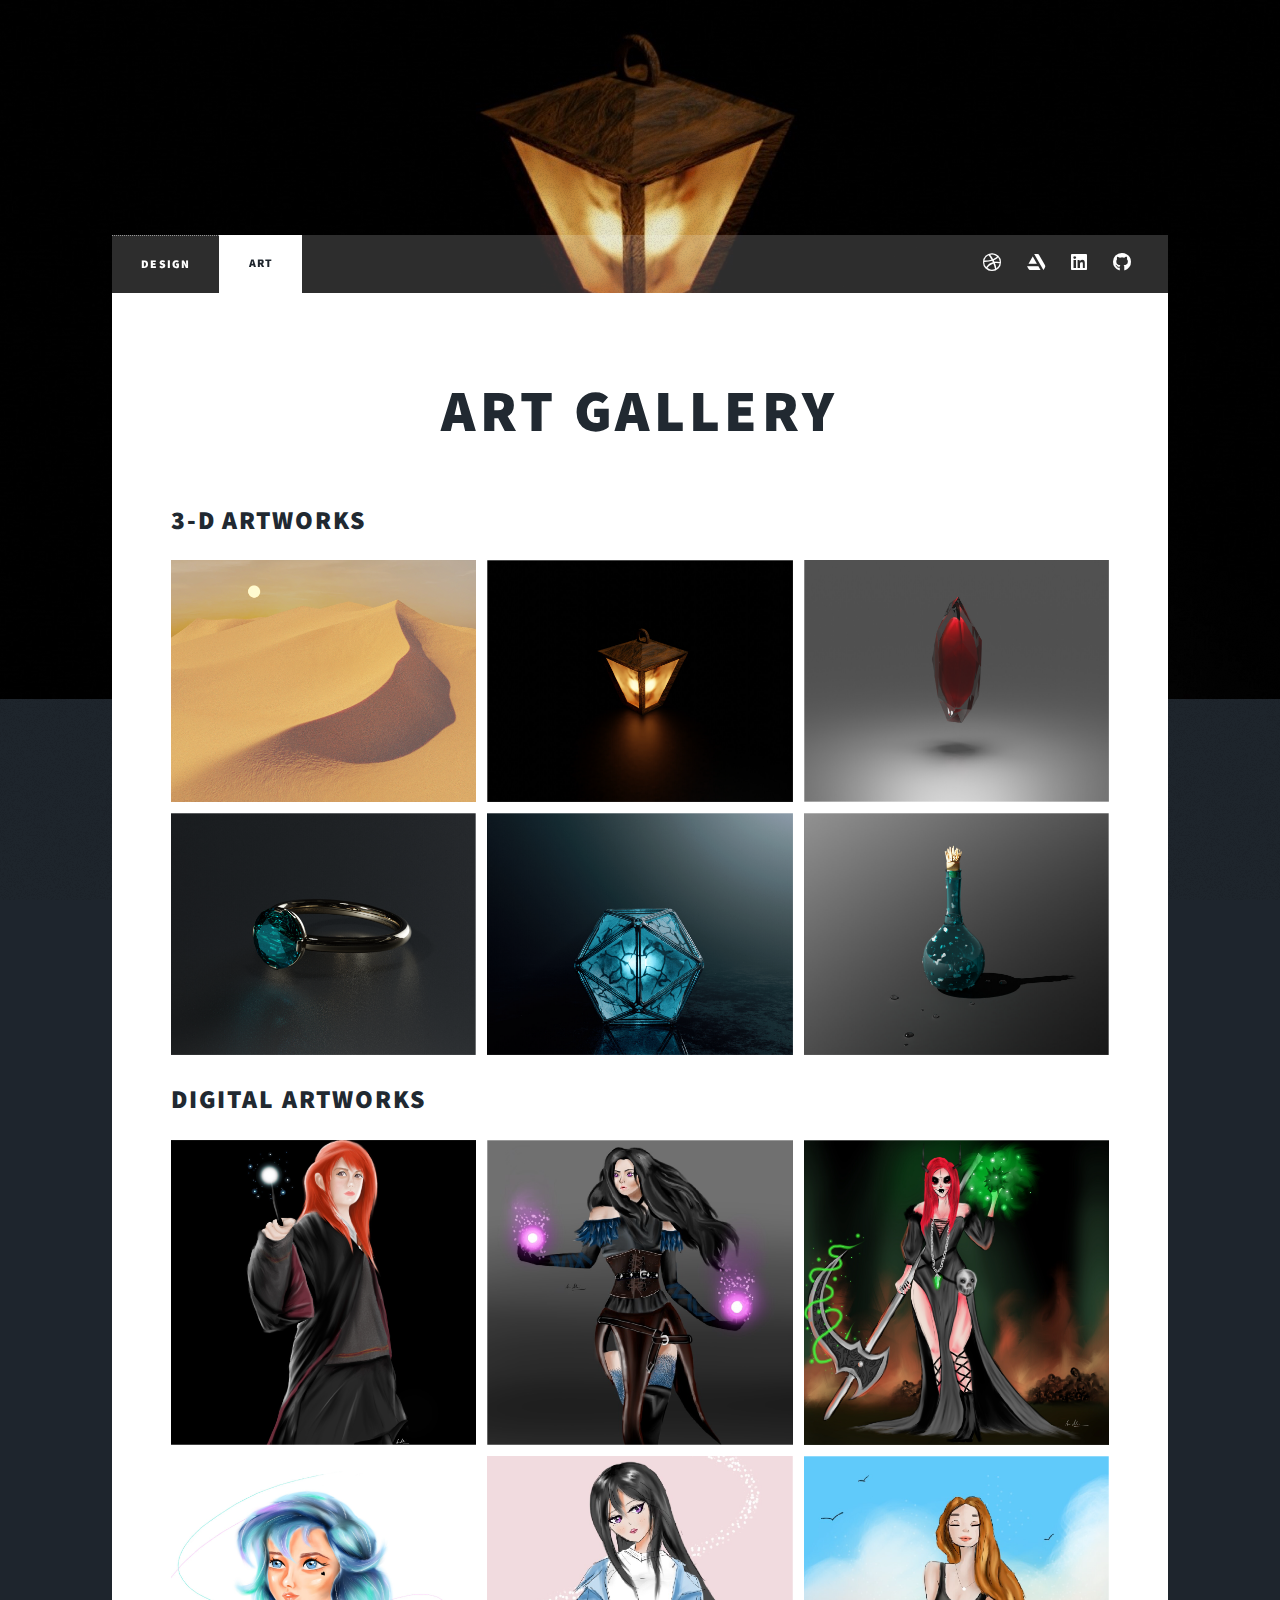
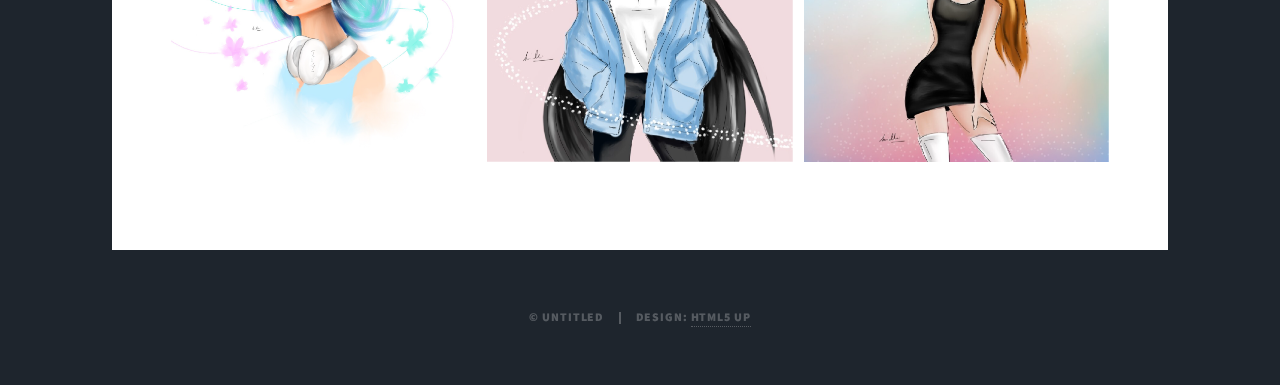
==== elements.html @ 5ae944ab "Add files via upload" ====
<!DOCTYPE HTML>
<!--
	Massively by HTML5 UP
	html5up.net | @ajlkn
	Free for personal and commercial use under the CCA 3.0 license (html5up.net/license)
-->
<html>
	<head>
		<title>My artworks</title>
		<meta charset="utf-8" />
		<meta name="viewport" content="width=device-width, initial-scale=1, user-scalable=no" />
		<link rel="stylesheet" href="assets/css/main.css" />
		<noscript><link rel="stylesheet" href="assets/css/noscript.css" /></noscript>
	</head>
	<body class="is-preload">

		<!-- Wrapper -->
			<div id="wrapper">

				<!-- Header -->
				<header id="header">
					<a </a>
				</header>

				<!-- Nav -->
					<nav id="nav">
						<ul class="links">
							<li><a href="index.html">Design</a></li>
							
							<li class="active"><a href="elements.html">Art</a></li>
						</ul>
						<ul class="icons">
							<li><a href="https://dribbble.com/sunidhikashyap" class="icon brands fa-dribbble"><span class="label">Dribbble</span></a></li>
							<li><a href="https://sunidhi.artstation.com/" class="icon brands fa-artstation"><span class="label">Artstation</span></a></li>
							<li><a href="https://www.linkedin.com/in/sunidhi-kashyap-ba1115171/" class="icon brands fa-linkedin"><span class="label">LinkedIn</span></a></li>
							<li><a href="https://github.com/sunidhi-kashyap" class="icon brands fa-github"><span class="label">GitHub</span></a></li>
						</ul>
					</nav>

				<!-- Main -->
					<div id="main">

						<!-- Post -->
							<section class="post">
								<header class="major">
									<h1>Art Gallery</h1>
								</header>

								<!-- Text stuff -->
									
								<!-- Lists -->
									
								
								<!-- Image -->
									<h2>3-d artworks</h2>

									
									
									<div class="box alt">
										<div class="row gtr-50 gtr-uniform">
											<div class="col-4"><span class="image fit"><img src="images/a.png" alt="" /></span></div>
											<div class="col-4"><span class="image fit"><img src="images/b.png" alt="" /></span></div>
											<div class="col-4"><span class="image fit"><img src="images/c.png" alt="" /></span></div>
											<!-- Break -->
											<div class="col-4"><span class="image fit"><img src="images/d.png" alt="" /></span></div>
											<div class="col-4"><span class="image fit"><img src="images/e.png" alt="" /></span></div>
											<div class="col-4"><span class="image fit"><img src="images/f.png" alt="" /></span></div>
											
										</div>
									</div>




									<h2>Digital Artworks</h2>

									
									
									<div class="box alt">
										<div class="row gtr-50 gtr-uniform">
											<div class="col-4"><span class="image fit"><img src="images/4.png" alt="" /></span></div>
											<div class="col-4"><span class="image fit"><img src="images/5.png" alt="" /></span></div>
											<div class="col-4"><span class="image fit"><img src="images/6.png" alt="" /></span></div>
											<!-- Break -->
											<div class="col-4"><span class="image fit"><img src="images/1.png" alt="" /></span></div>
											<div class="col-4"><span class="image fit"><img src="images/2.png" alt="" /></span></div>
											<div class="col-4"><span class="image fit"><img src="images/3.png" alt="" /></span></div>
											
										</div>
									</div>

									




</code></pre>

							</section>

					</div>

				

				<!-- Copyright -->
					<div id="copyright">
						<ul><li>&copy; Untitled</li><li>Design: <a href="https://html5up.net">HTML5 UP</a></li></ul>
					</div>

			</div>

		<!-- Scripts -->
			<script src="assets/js/jquery.min.js"></script>
			<script src="assets/js/jquery.scrollex.min.js"></script>
			<script src="assets/js/jquery.scrolly.min.js"></script>
			<script src="assets/js/browser.min.js"></script>
			<script src="assets/js/breakpoints.min.js"></script>
			<script src="assets/js/util.js"></script>
			<script src="assets/js/main.js"></script>

	</body>
</html>
---- assets/css/main.css ----
@import url(fontawesome-all.min.css);
@import url("https://fonts.googleapis.com/css?family=Merriweather:300,700,300italic,700italic|Source+Sans+Pro:900");

/*
	Massively by HTML5 UP
	html5up.net | @ajlkn
	Free for personal and commercial use under the CCA 3.0 license (html5up.net/license)
*/

html, body, div, span, applet, object,
iframe, h1, h2, h3, h4, h5, h6, p, blockquote,
pre, a, abbr, acronym, address, big, cite,
code, del, dfn, em, img, ins, kbd, q, s, samp,
small, strike, strong, sub, sup, tt, var, b,
u, i, center, dl, dt, dd, ol, ul, li, fieldset,
form, label, legend, table, caption, tbody,
tfoot, thead, tr, th, td, article, aside,
canvas, details, embed, figure, figcaption,
footer, header, hgroup, menu, nav, output, ruby,
section, summary, time, mark, audio, video {
	margin: 0;
	padding: 0;
	border: 0;
	font-size: 100%;
	font: inherit;
	vertical-align: baseline;}

article, aside, details, figcaption, figure,
footer, header, hgroup, menu, nav, section {
	display: block;}

body {
	line-height: 1;
}

ol, ul {
	list-style: none;
}

blockquote, q {
	quotes: none;
}

	blockquote:before, blockquote:after, q:before, q:after {
		content: '';
		content: none;
	}

table {
	border-collapse: collapse;
	border-spacing: 0;
}

body {
	-webkit-text-size-adjust: none;
}

mark {
	background-color: transparent;
	color: inherit;
}

input::-moz-focus-inner {
	border: 0;
	padding: 0;
}

input, select, textarea {
	-moz-appearance: none;
	-webkit-appearance: none;
	-ms-appearance: none;
	appearance: none;
}

/* Basic */

	@-ms-viewport {
		width: device-width;
	}

	body {
		-ms-overflow-style: scrollbar;
	}

	@media screen and (max-width: 480px) {

		html, body {
			min-width: 320px;
		}

	}

	html {
		box-sizing: border-box;
	}

	*, *:before, *:after {
		box-sizing: inherit;
	}

	body {
		background-color: #1e252d;
	}

		body.is-preload *, body.is-preload *:before, body.is-preload *:after {
			-moz-animation: none !important;
			-webkit-animation: none !important;
			-ms-animation: none !important;
			animation: none !important;
			-moz-transition: none !important;
			-webkit-transition: none !important;
			-ms-transition: none !important;
			transition: none !important;
		}

/* Type */

	html {
		font-size: 16pt;
	}

		@media screen and (max-width: 1680px) {

			html {
				font-size: 12pt;
			}

		}

		@media screen and (max-width: 1280px) {

			html {
				font-size: 11pt;
			}

		}

		@media screen and (max-width: 360px) {

			html {
				font-size: 10pt;
			}

		}

	body {
		color: #212931;
	}

	body, input, select, textarea {
		font-family: "Merriweather", Georgia, serif;
		font-weight: 300;
		font-size: 1rem;
		line-height: 2.375;
	}

	a {
		-moz-transition: color 0.2s ease-in-out, background-color 0.2s ease-in-out, border-color 0.2s ease-in-out, box-shadow 0.2s ease-in-out;
		-webkit-transition: color 0.2s ease-in-out, background-color 0.2s ease-in-out, border-color 0.2s ease-in-out, box-shadow 0.2s ease-in-out;
		-ms-transition: color 0.2s ease-in-out, background-color 0.2s ease-in-out, border-color 0.2s ease-in-out, box-shadow 0.2s ease-in-out;
		transition: color 0.2s ease-in-out, background-color 0.2s ease-in-out, border-color 0.2s ease-in-out, box-shadow 0.2s ease-in-out;
		border-bottom: dotted 1px;
		text-decoration: none;
	}

		a:hover {
			border-bottom-color: transparent;
		}

	strong, b {
		font-weight: 600;
	}

	em, i {
		font-style: italic;
	}

	p {
		text-align: justify;
		margin: 0 0 2rem 0;
	}

	h1, h2, h3, h4, h5, h6 {
		font-family: "Source Sans Pro", Helvetica, sans-serif;
		font-weight: 900;
		line-height: 1.5;
		letter-spacing: 0.075em;
		text-transform: uppercase;
		margin: 0 0 1rem 0;
	}

		h1 a, h2 a, h3 a, h4 a, h5 a, h6 a {
			border-bottom: 0;
			color: inherit;
			text-decoration: none;
		}

	h1 {
		font-size: 4rem;
		line-height: 1.1;
		margin: 0 0 2rem 0;
	}

	h2 {
		font-size: 1.75rem;
		line-height: 1.3;
		margin: 0 0 1.5rem 0;
	}

	h3 {
		font-size: 1.25rem;
		margin: 0 0 1.5rem 0;
	}

	h4 {
		font-size: 1rem;
	}

	h5 {
		font-size: 0.9rem;
	}

	h6 {
		font-size: 0.8rem;
	}

	sub {
		font-size: 0.8rem;
		position: relative;
		top: 0.5rem;
	}

	sup {
		font-size: 0.8rem;
		position: relative;
		top: -0.5rem;
	}

	blockquote {
		border-left: solid 4px;
		font-style: italic;
		margin: 0 0 2rem 0;
		padding: 0.5rem 0 0.5rem 2rem;
	}

	code {
		border: solid 2px;
		font-family: "Courier New", monospace;
		font-size: 0.9rem;
		margin: 0 0.25rem;
		padding: 0.25rem 0.65rem;
	}

	pre {
		-webkit-overflow-scrolling: touch;
		font-family: "Courier New", monospace;
		font-size: 0.9rem;
		margin: 0 0 2rem 0;
	}

		pre code {
			display: block;
			line-height: 1.75;
			padding: 1rem 1.5rem;
			overflow-x: auto;
		}

	hr {
		border: 0;
		border-bottom: solid 2px;
		margin: 3rem 0;
	}

		hr.major {
			margin: 5rem 0;
		}

	.align-left {
		text-align: left;
	}

	.align-center {
		text-align: center;
	}

	.align-right {
		text-align: right;
	}

	input, select, textarea {
		color: #212931;
	}

	a {
		color: #212931;
		border-bottom-color: rgba(33, 41, 49, 0.5);
	}

		a:hover {
			border-bottom-color: transparent;
			color: #18bfef !important;
		}

	strong, b {
		color: #212931;
	}

	h1, h2, h3, h4, h5, h6 {
		color: #212931;
	}

	blockquote {
		border-left-color: #eeeeee;
	}

	code {
		background: rgba(220, 220, 220, 0.25);
		border-color: #eeeeee;
	}

	hr {
		border-bottom-color: #eeeeee;
	}

/* Row */

	.row {
		display: flex;
		flex-wrap: wrap;
		box-sizing: border-box;
		align-items: stretch;
	}

		.row > * {
			box-sizing: border-box;
		}

		.row.gtr-uniform > * > :last-child {
			margin-bottom: 0;
		}

		.row.aln-left {
			justify-content: flex-start;
		}

		.row.aln-center {
			justify-content: center;
		}

		.row.aln-right {
			justify-content: flex-end;
		}

		.row.aln-top {
			align-items: flex-start;
		}

		.row.aln-middle {
			align-items: center;
		}

		.row.aln-bottom {
			align-items: flex-end;
		}

		.row > .imp {
			order: -1;
		}

		.row > .col-1 {
			width: 8.33333%;
		}

		.row > .off-1 {
			margin-left: 8.33333%;
		}

		.row > .col-2 {
			width: 16.66667%;
		}

		.row > .off-2 {
			margin-left: 16.66667%;
		}

		.row > .col-3 {
			width: 25%;
		}

		.row > .off-3 {
			margin-left: 25%;
		}

		.row > .col-4 {
			width: 33.33333%;
		}

		.row > .off-4 {
			margin-left: 33.33333%;
		}

		.row > .col-5 {
			width: 41.66667%;
		}

		.row > .off-5 {
			margin-left: 41.66667%;
		}

		.row > .col-6 {
			width: 50%;
		}

		.row > .off-6 {
			margin-left: 50%;
		}

		.row > .col-7 {
			width: 58.33333%;
		}

		.row > .off-7 {
			margin-left: 58.33333%;
		}

		.row > .col-8 {
			width: 66.66667%;
		}

		.row > .off-8 {
			margin-left: 66.66667%;
		}

		.row > .col-9 {
			width: 75%;
		}

		.row > .off-9 {
			margin-left: 75%;
		}

		.row > .col-10 {
			width: 83.33333%;
		}

		.row > .off-10 {
			margin-left: 83.33333%;
		}

		.row > .col-11 {
			width: 91.66667%;
		}

		.row > .off-11 {
			margin-left: 91.66667%;
		}

		.row > .col-12 {
			width: 100%;
		}

		.row > .off-12 {
			margin-left: 100%;
		}

		.row.gtr-0 {
			margin-top: 0;
			margin-left: 0rem;
		}

			.row.gtr-0 > * {
				padding: 0 0 0 0rem;
			}

			.row.gtr-0.gtr-uniform {
				margin-top: 0rem;
			}

				.row.gtr-0.gtr-uniform > * {
					padding-top: 0rem;
				}

		.row.gtr-25 {
			margin-top: 0;
			margin-left: -0.375rem;
		}

			.row.gtr-25 > * {
				padding: 0 0 0 0.375rem;
			}

			.row.gtr-25.gtr-uniform {
				margin-top: -0.375rem;
			}

				.row.gtr-25.gtr-uniform > * {
					padding-top: 0.375rem;
				}

		.row.gtr-50 {
			margin-top: 0;
			margin-left: -0.75rem;
		}

			.row.gtr-50 > * {
				padding: 0 0 0 0.75rem;
			}

			.row.gtr-50.gtr-uniform {
				margin-top: -0.75rem;
			}

				.row.gtr-50.gtr-uniform > * {
					padding-top: 0.75rem;
				}

		.row {
			margin-top: 0;
			margin-left: -1.5rem;
		}

			.row > * {
				padding: 0 0 0 1.5rem;
			}

			.row.gtr-uniform {
				margin-top: -1.5rem;
			}

				.row.gtr-uniform > * {
					padding-top: 1.5rem;
				}

		.row.gtr-150 {
			margin-top: 0;
			margin-left: -2.25rem;
		}

			.row.gtr-150 > * {
				padding: 0 0 0 2.25rem;
			}

			.row.gtr-150.gtr-uniform {
				margin-top: -2.25rem;
			}

				.row.gtr-150.gtr-uniform > * {
					padding-top: 2.25rem;
				}

		.row.gtr-200 {
			margin-top: 0;
			margin-left: -3rem;
		}

			.row.gtr-200 > * {
				padding: 0 0 0 3rem;
			}

			.row.gtr-200.gtr-uniform {
				margin-top: -3rem;
			}

				.row.gtr-200.gtr-uniform > * {
					padding-top: 3rem;
				}

		@media screen and (max-width: 1680px) {

			.row {
				display: flex;
				flex-wrap: wrap;
				box-sizing: border-box;
				align-items: stretch;
			}

				.row > * {
					box-sizing: border-box;
				}

				.row.gtr-uniform > * > :last-child {
					margin-bottom: 0;
				}

				.row.aln-left {
					justify-content: flex-start;
				}

				.row.aln-center {
					justify-content: center;
				}

				.row.aln-right {
					justify-content: flex-end;
				}

				.row.aln-top {
					align-items: flex-start;
				}

				.row.aln-middle {
					align-items: center;
				}

				.row.aln-bottom {
					align-items: flex-end;
				}

				.row > .imp-xlarge {
					order: -1;
				}

				.row > .col-1-xlarge {
					width: 8.33333%;
				}

				.row > .off-1-xlarge {
					margin-left: 8.33333%;
				}

				.row > .col-2-xlarge {
					width: 16.66667%;
				}

				.row > .off-2-xlarge {
					margin-left: 16.66667%;
				}

				.row > .col-3-xlarge {
					width: 25%;
				}

				.row > .off-3-xlarge {
					margin-left: 25%;
				}

				.row > .col-4-xlarge {
					width: 33.33333%;
				}

				.row > .off-4-xlarge {
					margin-left: 33.33333%;
				}

				.row > .col-5-xlarge {
					width: 41.66667%;
				}

				.row > .off-5-xlarge {
					margin-left: 41.66667%;
				}

				.row > .col-6-xlarge {
					width: 50%;
				}

				.row > .off-6-xlarge {
					margin-left: 50%;
				}

				.row > .col-7-xlarge {
					width: 58.33333%;
				}

				.row > .off-7-xlarge {
					margin-left: 58.33333%;
				}

				.row > .col-8-xlarge {
					width: 66.66667%;
				}

				.row > .off-8-xlarge {
					margin-left: 66.66667%;
				}

				.row > .col-9-xlarge {
					width: 75%;
				}

				.row > .off-9-xlarge {
					margin-left: 75%;
				}

				.row > .col-10-xlarge {
					width: 83.33333%;
				}

				.row > .off-10-xlarge {
					margin-left: 83.33333%;
				}

				.row > .col-11-xlarge {
					width: 91.66667%;
				}

				.row > .off-11-xlarge {
					margin-left: 91.66667%;
				}

				.row > .col-12-xlarge {
					width: 100%;
				}

				.row > .off-12-xlarge {
					margin-left: 100%;
				}

				.row.gtr-0 {
					margin-top: 0;
					margin-left: 0rem;
				}

					.row.gtr-0 > * {
						padding: 0 0 0 0rem;
					}

					.row.gtr-0.gtr-uniform {
						margin-top: 0rem;
					}

						.row.gtr-0.gtr-uniform > * {
							padding-top: 0rem;
						}

				.row.gtr-25 {
					margin-top: 0;
					margin-left: -0.375rem;
				}

					.row.gtr-25 > * {
						padding: 0 0 0 0.375rem;
					}

					.row.gtr-25.gtr-uniform {
						margin-top: -0.375rem;
					}

						.row.gtr-25.gtr-uniform > * {
							padding-top: 0.375rem;
						}

				.row.gtr-50 {
					margin-top: 0;
					margin-left: -0.75rem;
				}

					.row.gtr-50 > * {
						padding: 0 0 0 0.75rem;
					}

					.row.gtr-50.gtr-uniform {
						margin-top: -0.75rem;
					}

						.row.gtr-50.gtr-uniform > * {
							padding-top: 0.75rem;
						}

				.row {
					margin-top: 0;
					margin-left: -1.5rem;
				}

					.row > * {
						padding: 0 0 0 1.5rem;
					}

					.row.gtr-uniform {
						margin-top: -1.5rem;
					}

						.row.gtr-uniform > * {
							padding-top: 1.5rem;
						}

				.row.gtr-150 {
					margin-top: 0;
					margin-left: -2.25rem;
				}

					.row.gtr-150 > * {
						padding: 0 0 0 2.25rem;
					}

					.row.gtr-150.gtr-uniform {
						margin-top: -2.25rem;
					}

						.row.gtr-150.gtr-uniform > * {
							padding-top: 2.25rem;
						}

				.row.gtr-200 {
					margin-top: 0;
					margin-left: -3rem;
				}

					.row.gtr-200 > * {
						padding: 0 0 0 3rem;
					}

					.row.gtr-200.gtr-uniform {
						margin-top: -3rem;
					}

						.row.gtr-200.gtr-uniform > * {
							padding-top: 3rem;
						}

		}

		@media screen and (max-width: 1280px) {

			.row {
				display: flex;
				flex-wrap: wrap;
				box-sizing: border-box;
				align-items: stretch;
			}

				.row > * {
					box-sizing: border-box;
				}

				.row.gtr-uniform > * > :last-child {
					margin-bottom: 0;
				}

				.row.aln-left {
					justify-content: flex-start;
				}

				.row.aln-center {
					justify-content: center;
				}

				.row.aln-right {
					justify-content: flex-end;
				}

				.row.aln-top {
					align-items: flex-start;
				}

				.row.aln-middle {
					align-items: center;
				}

				.row.aln-bottom {
					align-items: flex-end;
				}

				.row > .imp-large {
					order: -1;
				}

				.row > .col-1-large {
					width: 8.33333%;
				}

				.row > .off-1-large {
					margin-left: 8.33333%;
				}

				.row > .col-2-large {
					width: 16.66667%;
				}

				.row > .off-2-large {
					margin-left: 16.66667%;
				}

				.row > .col-3-large {
					width: 25%;
				}

				.row > .off-3-large {
					margin-left: 25%;
				}

				.row > .col-4-large {
					width: 33.33333%;
				}

				.row > .off-4-large {
					margin-left: 33.33333%;
				}

				.row > .col-5-large {
					width: 41.66667%;
				}

				.row > .off-5-large {
					margin-left: 41.66667%;
				}

				.row > .col-6-large {
					width: 50%;
				}

				.row > .off-6-large {
					margin-left: 50%;
				}

				.row > .col-7-large {
					width: 58.33333%;
				}

				.row > .off-7-large {
					margin-left: 58.33333%;
				}

				.row > .col-8-large {
					width: 66.66667%;
				}

				.row > .off-8-large {
					margin-left: 66.66667%;
				}

				.row > .col-9-large {
					width: 75%;
				}

				.row > .off-9-large {
					margin-left: 75%;
				}

				.row > .col-10-large {
					width: 83.33333%;
				}

				.row > .off-10-large {
					margin-left: 83.33333%;
				}

				.row > .col-11-large {
					width: 91.66667%;
				}

				.row > .off-11-large {
					margin-left: 91.66667%;
				}

				.row > .col-12-large {
					width: 100%;
				}

				.row > .off-12-large {
					margin-left: 100%;
				}

				.row.gtr-0 {
					margin-top: 0;
					margin-left: 0rem;
				}

					.row.gtr-0 > * {
						padding: 0 0 0 0rem;
					}

					.row.gtr-0.gtr-uniform {
						margin-top: 0rem;
					}

						.row.gtr-0.gtr-uniform > * {
							padding-top: 0rem;
						}

				.row.gtr-25 {
					margin-top: 0;
					margin-left: -0.375rem;
				}

					.row.gtr-25 > * {
						padding: 0 0 0 0.375rem;
					}

					.row.gtr-25.gtr-uniform {
						margin-top: -0.375rem;
					}

						.row.gtr-25.gtr-uniform > * {
							padding-top: 0.375rem;
						}

				.row.gtr-50 {
					margin-top: 0;
					margin-left: -0.75rem;
				}

					.row.gtr-50 > * {
						padding: 0 0 0 0.75rem;
					}

					.row.gtr-50.gtr-uniform {
						margin-top: -0.75rem;
					}

						.row.gtr-50.gtr-uniform > * {
							padding-top: 0.75rem;
						}

				.row {
					margin-top: 0;
					margin-left: -1.5rem;
				}

					.row > * {
						padding: 0 0 0 1.5rem;
					}

					.row.gtr-uniform {
						margin-top: -1.5rem;
					}

						.row.gtr-uniform > * {
							padding-top: 1.5rem;
						}

				.row.gtr-150 {
					margin-top: 0;
					margin-left: -2.25rem;
				}

					.row.gtr-150 > * {
						padding: 0 0 0 2.25rem;
					}

					.row.gtr-150.gtr-uniform {
						margin-top: -2.25rem;
					}

						.row.gtr-150.gtr-uniform > * {
							padding-top: 2.25rem;
						}

				.row.gtr-200 {
					margin-top: 0;
					margin-left: -3rem;
				}

					.row.gtr-200 > * {
						padding: 0 0 0 3rem;
					}

					.row.gtr-200.gtr-uniform {
						margin-top: -3rem;
					}

						.row.gtr-200.gtr-uniform > * {
							padding-top: 3rem;
						}

		}

		@media screen and (max-width: 980px) {

			.row {
				display: flex;
				flex-wrap: wrap;
				box-sizing: border-box;
				align-items: stretch;
			}

				.row > * {
					box-sizing: border-box;
				}

				.row.gtr-uniform > * > :last-child {
					margin-bottom: 0;
				}

				.row.aln-left {
					justify-content: flex-start;
				}

				.row.aln-center {
					justify-content: center;
				}

				.row.aln-right {
					justify-content: flex-end;
				}

				.row.aln-top {
					align-items: flex-start;
				}

				.row.aln-middle {
					align-items: center;
				}

				.row.aln-bottom {
					align-items: flex-end;
				}

				.row > .imp-medium {
					order: -1;
				}

				.row > .col-1-medium {
					width: 8.33333%;
				}

				.row > .off-1-medium {
					margin-left: 8.33333%;
				}

				.row > .col-2-medium {
					width: 16.66667%;
				}

				.row > .off-2-medium {
					margin-left: 16.66667%;
				}

				.row > .col-3-medium {
					width: 25%;
				}

				.row > .off-3-medium {
					margin-left: 25%;
				}

				.row > .col-4-medium {
					width: 33.33333%;
				}

				.row > .off-4-medium {
					margin-left: 33.33333%;
				}

				.row > .col-5-medium {
					width: 41.66667%;
				}

				.row > .off-5-medium {
					margin-left: 41.66667%;
				}

				.row > .col-6-medium {
					width: 50%;
				}

				.row > .off-6-medium {
					margin-left: 50%;
				}

				.row > .col-7-medium {
					width: 58.33333%;
				}

				.row > .off-7-medium {
					margin-left: 58.33333%;
				}

				.row > .col-8-medium {
					width: 66.66667%;
				}

				.row > .off-8-medium {
					margin-left: 66.66667%;
				}

				.row > .col-9-medium {
					width: 75%;
				}

				.row > .off-9-medium {
					margin-left: 75%;
				}

				.row > .col-10-medium {
					width: 83.33333%;
				}

				.row > .off-10-medium {
					margin-left: 83.33333%;
				}

				.row > .col-11-medium {
					width: 91.66667%;
				}

				.row > .off-11-medium {
					margin-left: 91.66667%;
				}

				.row > .col-12-medium {
					width: 100%;
				}

				.row > .off-12-medium {
					margin-left: 100%;
				}

				.row.gtr-0 {
					margin-top: 0;
					margin-left: 0rem;
				}

					.row.gtr-0 > * {
						padding: 0 0 0 0rem;
					}

					.row.gtr-0.gtr-uniform {
						margin-top: 0rem;
					}

						.row.gtr-0.gtr-uniform > * {
							padding-top: 0rem;
						}

				.row.gtr-25 {
					margin-top: 0;
					margin-left: -0.375rem;
				}

					.row.gtr-25 > * {
						padding: 0 0 0 0.375rem;
					}

					.row.gtr-25.gtr-uniform {
						margin-top: -0.375rem;
					}

						.row.gtr-25.gtr-uniform > * {
							padding-top: 0.375rem;
						}

				.row.gtr-50 {
					margin-top: 0;
					margin-left: -0.75rem;
				}

					.row.gtr-50 > * {
						padding: 0 0 0 0.75rem;
					}

					.row.gtr-50.gtr-uniform {
						margin-top: -0.75rem;
					}

						.row.gtr-50.gtr-uniform > * {
							padding-top: 0.75rem;
						}

				.row {
					margin-top: 0;
					margin-left: -1.5rem;
				}

					.row > * {
						padding: 0 0 0 1.5rem;
					}

					.row.gtr-uniform {
						margin-top: -1.5rem;
					}

						.row.gtr-uniform > * {
							padding-top: 1.5rem;
						}

				.row.gtr-150 {
					margin-top: 0;
					margin-left: -2.25rem;
				}

					.row.gtr-150 > * {
						padding: 0 0 0 2.25rem;
					}

					.row.gtr-150.gtr-uniform {
						margin-top: -2.25rem;
					}

						.row.gtr-150.gtr-uniform > * {
							padding-top: 2.25rem;
						}

				.row.gtr-200 {
					margin-top: 0;
					margin-left: -3rem;
				}

					.row.gtr-200 > * {
						padding: 0 0 0 3rem;
					}

					.row.gtr-200.gtr-uniform {
						margin-top: -3rem;
					}

						.row.gtr-200.gtr-uniform > * {
							padding-top: 3rem;
						}

		}

		@media screen and (max-width: 736px) {

			.row {
				display: flex;
				flex-wrap: wrap;
				box-sizing: border-box;
				align-items: stretch;
			}

				.row > * {
					box-sizing: border-box;
				}

				.row.gtr-uniform > * > :last-child {
					margin-bottom: 0;
				}

				.row.aln-left {
					justify-content: flex-start;
				}

				.row.aln-center {
					justify-content: center;
				}

				.row.aln-right {
					justify-content: flex-end;
				}

				.row.aln-top {
					align-items: flex-start;
				}

				.row.aln-middle {
					align-items: center;
				}

				.row.aln-bottom {
					align-items: flex-end;
				}

				.row > .imp-small {
					order: -1;
				}

				.row > .col-1-small {
					width: 8.33333%;
				}

				.row > .off-1-small {
					margin-left: 8.33333%;
				}

				.row > .col-2-small {
					width: 16.66667%;
				}

				.row > .off-2-small {
					margin-left: 16.66667%;
				}

				.row > .col-3-small {
					width: 25%;
				}

				.row > .off-3-small {
					margin-left: 25%;
				}

				.row > .col-4-small {
					width: 33.33333%;
				}

				.row > .off-4-small {
					margin-left: 33.33333%;
				}

				.row > .col-5-small {
					width: 41.66667%;
				}

				.row > .off-5-small {
					margin-left: 41.66667%;
				}

				.row > .col-6-small {
					width: 50%;
				}

				.row > .off-6-small {
					margin-left: 50%;
				}

				.row > .col-7-small {
					width: 58.33333%;
				}

				.row > .off-7-small {
					margin-left: 58.33333%;
				}

				.row > .col-8-small {
					width: 66.66667%;
				}

				.row > .off-8-small {
					margin-left: 66.66667%;
				}

				.row > .col-9-small {
					width: 75%;
				}

				.row > .off-9-small {
					margin-left: 75%;
				}

				.row > .col-10-small {
					width: 83.33333%;
				}

				.row > .off-10-small {
					margin-left: 83.33333%;
				}

				.row > .col-11-small {
					width: 91.66667%;
				}

				.row > .off-11-small {
					margin-left: 91.66667%;
				}

				.row > .col-12-small {
					width: 100%;
				}

				.row > .off-12-small {
					margin-left: 100%;
				}

				.row.gtr-0 {
					margin-top: 0;
					margin-left: 0rem;
				}

					.row.gtr-0 > * {
						padding: 0 0 0 0rem;
					}

					.row.gtr-0.gtr-uniform {
						margin-top: 0rem;
					}

						.row.gtr-0.gtr-uniform > * {
							padding-top: 0rem;
						}

				.row.gtr-25 {
					margin-top: 0;
					margin-left: -0.375rem;
				}

					.row.gtr-25 > * {
						padding: 0 0 0 0.375rem;
					}

					.row.gtr-25.gtr-uniform {
						margin-top: -0.375rem;
					}

						.row.gtr-25.gtr-uniform > * {
							padding-top: 0.375rem;
						}

				.row.gtr-50 {
					margin-top: 0;
					margin-left: -0.75rem;
				}

					.row.gtr-50 > * {
						padding: 0 0 0 0.75rem;
					}

					.row.gtr-50.gtr-uniform {
						margin-top: -0.75rem;
					}

						.row.gtr-50.gtr-uniform > * {
							padding-top: 0.75rem;
						}

				.row {
					margin-top: 0;
					margin-left: -1.5rem;
				}

					.row > * {
						padding: 0 0 0 1.5rem;
					}

					.row.gtr-uniform {
						margin-top: -1.5rem;
					}

						.row.gtr-uniform > * {
							padding-top: 1.5rem;
						}

				.row.gtr-150 {
					margin-top: 0;
					margin-left: -2.25rem;
				}

					.row.gtr-150 > * {
						padding: 0 0 0 2.25rem;
					}

					.row.gtr-150.gtr-uniform {
						margin-top: -2.25rem;
					}

						.row.gtr-150.gtr-uniform > * {
							padding-top: 2.25rem;
						}

				.row.gtr-200 {
					margin-top: 0;
					margin-left: -3rem;
				}

					.row.gtr-200 > * {
						padding: 0 0 0 3rem;
					}

					.row.gtr-200.gtr-uniform {
						margin-top: -3rem;
					}

						.row.gtr-200.gtr-uniform > * {
							padding-top: 3rem;
						}

		}

		@media screen and (max-width: 480px) {

			.row {
				display: flex;
				flex-wrap: wrap;
				box-sizing: border-box;
				align-items: stretch;
			}

				.row > * {
					box-sizing: border-box;
				}

				.row.gtr-uniform > * > :last-child {
					margin-bottom: 0;
				}

				.row.aln-left {
					justify-content: flex-start;
				}

				.row.aln-center {
					justify-content: center;
				}

				.row.aln-right {
					justify-content: flex-end;
				}

				.row.aln-top {
					align-items: flex-start;
				}

				.row.aln-middle {
					align-items: center;
				}

				.row.aln-bottom {
					align-items: flex-end;
				}

				.row > .imp-xsmall {
					order: -1;
				}

				.row > .col-1-xsmall {
					width: 8.33333%;
				}

				.row > .off-1-xsmall {
					margin-left: 8.33333%;
				}

				.row > .col-2-xsmall {
					width: 16.66667%;
				}

				.row > .off-2-xsmall {
					margin-left: 16.66667%;
				}

				.row > .col-3-xsmall {
					width: 25%;
				}

				.row > .off-3-xsmall {
					margin-left: 25%;
				}

				.row > .col-4-xsmall {
					width: 33.33333%;
				}

				.row > .off-4-xsmall {
					margin-left: 33.33333%;
				}

				.row > .col-5-xsmall {
					width: 41.66667%;
				}

				.row > .off-5-xsmall {
					margin-left: 41.66667%;
				}

				.row > .col-6-xsmall {
					width: 50%;
				}

				.row > .off-6-xsmall {
					margin-left: 50%;
				}

				.row > .col-7-xsmall {
					width: 58.33333%;
				}

				.row > .off-7-xsmall {
					margin-left: 58.33333%;
				}

				.row > .col-8-xsmall {
					width: 66.66667%;
				}

				.row > .off-8-xsmall {
					margin-left: 66.66667%;
				}

				.row > .col-9-xsmall {
					width: 75%;
				}

				.row > .off-9-xsmall {
					margin-left: 75%;
				}

				.row > .col-10-xsmall {
					width: 83.33333%;
				}

				.row > .off-10-xsmall {
					margin-left: 83.33333%;
				}

				.row > .col-11-xsmall {
					width: 91.66667%;
				}

				.row > .off-11-xsmall {
					margin-left: 91.66667%;
				}

				.row > .col-12-xsmall {
					width: 100%;
				}

				.row > .off-12-xsmall {
					margin-left: 100%;
				}

				.row.gtr-0 {
					margin-top: 0;
					margin-left: 0rem;
				}

					.row.gtr-0 > * {
						padding: 0 0 0 0rem;
					}

					.row.gtr-0.gtr-uniform {
						margin-top: 0rem;
					}

						.row.gtr-0.gtr-uniform > * {
							padding-top: 0rem;
						}

				.row.gtr-25 {
					margin-top: 0;
					margin-left: -0.375rem;
				}

					.row.gtr-25 > * {
						padding: 0 0 0 0.375rem;
					}

					.row.gtr-25.gtr-uniform {
						margin-top: -0.375rem;
					}

						.row.gtr-25.gtr-uniform > * {
							padding-top: 0.375rem;
						}

				.row.gtr-50 {
					margin-top: 0;
					margin-left: -0.75rem;
				}

					.row.gtr-50 > * {
						padding: 0 0 0 0.75rem;
					}

					.row.gtr-50.gtr-uniform {
						margin-top: -0.75rem;
					}

						.row.gtr-50.gtr-uniform > * {
							padding-top: 0.75rem;
						}

				.row {
					margin-top: 0;
					margin-left: -1.5rem;
				}

					.row > * {
						padding: 0 0 0 1.5rem;
					}

					.row.gtr-uniform {
						margin-top: -1.5rem;
					}

						.row.gtr-uniform > * {
							padding-top: 1.5rem;
						}

				.row.gtr-150 {
					margin-top: 0;
					margin-left: -2.25rem;
				}

					.row.gtr-150 > * {
						padding: 0 0 0 2.25rem;
					}

					.row.gtr-150.gtr-uniform {
						margin-top: -2.25rem;
					}

						.row.gtr-150.gtr-uniform > * {
							padding-top: 2.25rem;
						}

				.row.gtr-200 {
					margin-top: 0;
					margin-left: -3rem;
				}

					.row.gtr-200 > * {
						padding: 0 0 0 3rem;
					}

					.row.gtr-200.gtr-uniform {
						margin-top: -3rem;
					}

						.row.gtr-200.gtr-uniform > * {
							padding-top: 3rem;
						}

		}

		@media screen and (max-width: 360px) {

			.row {
				display: flex;
				flex-wrap: wrap;
				box-sizing: border-box;
				align-items: stretch;
			}

				.row > * {
					box-sizing: border-box;
				}

				.row.gtr-uniform > * > :last-child {
					margin-bottom: 0;
				}

				.row.aln-left {
					justify-content: flex-start;
				}

				.row.aln-center {
					justify-content: center;
				}

				.row.aln-right {
					justify-content: flex-end;
				}

				.row.aln-top {
					align-items: flex-start;
				}

				.row.aln-middle {
					align-items: center;
				}

				.row.aln-bottom {
					align-items: flex-end;
				}

				.row > .imp-xxsmall {
					order: -1;
				}

				.row > .col-1-xxsmall {
					width: 8.33333%;
				}

				.row > .off-1-xxsmall {
					margin-left: 8.33333%;
				}

				.row > .col-2-xxsmall {
					width: 16.66667%;
				}

				.row > .off-2-xxsmall {
					margin-left: 16.66667%;
				}

				.row > .col-3-xxsmall {
					width: 25%;
				}

				.row > .off-3-xxsmall {
					margin-left: 25%;
				}

				.row > .col-4-xxsmall {
					width: 33.33333%;
				}

				.row > .off-4-xxsmall {
					margin-left: 33.33333%;
				}

				.row > .col-5-xxsmall {
					width: 41.66667%;
				}

				.row > .off-5-xxsmall {
					margin-left: 41.66667%;
				}

				.row > .col-6-xxsmall {
					width: 50%;
				}

				.row > .off-6-xxsmall {
					margin-left: 50%;
				}

				.row > .col-7-xxsmall {
					width: 58.33333%;
				}

				.row > .off-7-xxsmall {
					margin-left: 58.33333%;
				}

				.row > .col-8-xxsmall {
					width: 66.66667%;
				}

				.row > .off-8-xxsmall {
					margin-left: 66.66667%;
				}

				.row > .col-9-xxsmall {
					width: 75%;
				}

				.row > .off-9-xxsmall {
					margin-left: 75%;
				}

				.row > .col-10-xxsmall {
					width: 83.33333%;
				}

				.row > .off-10-xxsmall {
					margin-left: 83.33333%;
				}

				.row > .col-11-xxsmall {
					width: 91.66667%;
				}

				.row > .off-11-xxsmall {
					margin-left: 91.66667%;
				}

				.row > .col-12-xxsmall {
					width: 100%;
				}

				.row > .off-12-xxsmall {
					margin-left: 100%;
				}

				.row.gtr-0 {
					margin-top: 0;
					margin-left: 0rem;
				}

					.row.gtr-0 > * {
						padding: 0 0 0 0rem;
					}

					.row.gtr-0.gtr-uniform {
						margin-top: 0rem;
					}

						.row.gtr-0.gtr-uniform > * {
							padding-top: 0rem;
						}

				.row.gtr-25 {
					margin-top: 0;
					margin-left: -0.375rem;
				}

					.row.gtr-25 > * {
						padding: 0 0 0 0.375rem;
					}

					.row.gtr-25.gtr-uniform {
						margin-top: -0.375rem;
					}

						.row.gtr-25.gtr-uniform > * {
							padding-top: 0.375rem;
						}

				.row.gtr-50 {
					margin-top: 0;
					margin-left: -0.75rem;
				}

					.row.gtr-50 > * {
						padding: 0 0 0 0.75rem;
					}

					.row.gtr-50.gtr-uniform {
						margin-top: -0.75rem;
					}

						.row.gtr-50.gtr-uniform > * {
							padding-top: 0.75rem;
						}

				.row {
					margin-top: 0;
					margin-left: -1.5rem;
				}

					.row > * {
						padding: 0 0 0 1.5rem;
					}

					.row.gtr-uniform {
						margin-top: -1.5rem;
					}

						.row.gtr-uniform > * {
							padding-top: 1.5rem;
						}

				.row.gtr-150 {
					margin-top: 0;
					margin-left: -2.25rem;
				}

					.row.gtr-150 > * {
						padding: 0 0 0 2.25rem;
					}

					.row.gtr-150.gtr-uniform {
						margin-top: -2.25rem;
					}

						.row.gtr-150.gtr-uniform > * {
							padding-top: 2.25rem;
						}

				.row.gtr-200 {
					margin-top: 0;
					margin-left: -3rem;
				}

					.row.gtr-200 > * {
						padding: 0 0 0 3rem;
					}

					.row.gtr-200.gtr-uniform {
						margin-top: -3rem;
					}

						.row.gtr-200.gtr-uniform > * {
							padding-top: 3rem;
						}

		}

/* Box */

	.box {
		border: solid 2px;
		margin-bottom: 2rem;
		padding: 1.5rem;
	}

		.box > :last-child,
		.box > :last-child > :last-child,
		.box > :last-child > :last-child > :last-child {
			margin-bottom: 0;
		}

		.box.alt {
			border: 0;
			border-radius: 0;
			padding: 0;
		}

	.box {
		border-color: #eeeeee;
	}

/* Button */

	input[type="submit"],
	input[type="reset"],
	input[type="button"],
	button,
	.button {
		-moz-appearance: none;
		-webkit-appearance: none;
		-ms-appearance: none;
		appearance: none;
		-moz-transition: background-color 0.2s ease-in-out, box-shadow 0.2s ease-in-out, color 0.2s ease-in-out;
		-webkit-transition: background-color 0.2s ease-in-out, box-shadow 0.2s ease-in-out, color 0.2s ease-in-out;
		-ms-transition: background-color 0.2s ease-in-out, box-shadow 0.2s ease-in-out, color 0.2s ease-in-out;
		transition: background-color 0.2s ease-in-out, box-shadow 0.2s ease-in-out, color 0.2s ease-in-out;
		border: 0;
		border-radius: 0;
		cursor: pointer;
		display: inline-block;
		font-family: "Source Sans Pro", Helvetica, sans-serif;
		font-size: 0.8rem;
		font-weight: 900;
		letter-spacing: 0.075em;
		height: 3rem;
		line-height: 3rem;
		padding: 0 2rem;
		text-align: center;
		text-decoration: none;
		text-transform: uppercase;
		white-space: nowrap;
	}

		input[type="submit"].icon:before,
		input[type="reset"].icon:before,
		input[type="button"].icon:before,
		button.icon:before,
		.button.icon:before {
			margin-right: 0.5rem;
		}

		input[type="submit"].icon.solo,
		input[type="reset"].icon.solo,
		input[type="button"].icon.solo,
		button.icon.solo,
		.button.icon.solo {
			position: relative;
			width: 4rem;
			height: 4rem;
			line-height: 4rem;
			border-radius: 4rem;
			text-indent: 4rem;
			overflow: hidden;
			padding: 0;
			white-space: nowrap;
		}

			input[type="submit"].icon.solo:before,
			input[type="reset"].icon.solo:before,
			input[type="button"].icon.solo:before,
			button.icon.solo:before,
			.button.icon.solo:before {
				position: absolute;
				display: block;
				top: 0;
				left: 0;
				width: inherit;
				height: inherit;
				line-height: inherit;
				font-size: 1.25rem;
				margin-right: 0;
				text-align: center;
				text-indent: 0;
			}

		input[type="submit"].fit,
		input[type="reset"].fit,
		input[type="button"].fit,
		button.fit,
		.button.fit {
			width: 100%;
		}

		input[type="submit"].small,
		input[type="reset"].small,
		input[type="button"].small,
		button.small,
		.button.small {
			font-size: 0.7rem;
			height: 2.5rem;
			line-height: 2.5rem;
			padding: 0 1.5rem;
		}

		input[type="submit"].large,
		input[type="reset"].large,
		input[type="button"].large,
		button.large,
		.button.large {
			font-size: 0.9rem;
			height: 3.5rem;
			line-height: 3.5rem;
			padding: 0 2.75rem;
		}

		@media screen and (max-width: 980px) {

			input[type="submit"],
			input[type="reset"],
			input[type="button"],
			button,
			.button {
				font-size: 0.9rem;
				height: 3.25rem;
				line-height: 3.25rem;
			}

				input[type="submit"].large,
				input[type="reset"].large,
				input[type="button"].large,
				button.large,
				.button.large {
					font-size: 1rem;
					height: 3.75rem;
					line-height: 3.75rem;
				}

		}

		input[type="submit"].disabled, input[type="submit"]:disabled,
		input[type="reset"].disabled,
		input[type="reset"]:disabled,
		input[type="button"].disabled,
		input[type="button"]:disabled,
		button.disabled,
		button:disabled,
		.button.disabled,
		.button:disabled {
			pointer-events: none;
			opacity: 0.25;
		}

	input[type="submit"],
	input[type="reset"],
	input[type="button"],
	button,
	.button {
		background-color: transparent;
		box-shadow: inset 0 0 0 2px #212931;
		color: #212931 !important;
	}

		input[type="submit"]:hover,
		input[type="reset"]:hover,
		input[type="button"]:hover,
		button:hover,
		.button:hover {
			box-shadow: inset 0 0 0 2px #18bfef;
			color: #18bfef !important;
		}

		input[type="submit"].primary,
		input[type="reset"].primary,
		input[type="button"].primary,
		button.primary,
		.button.primary {
			background-color: #212931;
			box-shadow: none;
			color: #ffffff !important;
		}

			input[type="submit"].primary:hover,
			input[type="reset"].primary:hover,
			input[type="button"].primary:hover,
			button.primary:hover,
			.button.primary:hover {
				background-color: #18bfef;
			}

/* Form */

	form {
		margin: 0 0 2rem 0;
	}

		form > :last-child {
			margin-bottom: 0;
		}

		form > .fields {
			display: -moz-flex;
			display: -webkit-flex;
			display: -ms-flex;
			display: flex;
			-moz-flex-wrap: wrap;
			-webkit-flex-wrap: wrap;
			-ms-flex-wrap: wrap;
			flex-wrap: wrap;
			width: calc(100% + 3rem);
			margin: -1.5rem 0 2rem -1.5rem;
		}

			form > .fields > .field {
				-moz-flex-grow: 0;
				-webkit-flex-grow: 0;
				-ms-flex-grow: 0;
				flex-grow: 0;
				-moz-flex-shrink: 0;
				-webkit-flex-shrink: 0;
				-ms-flex-shrink: 0;
				flex-shrink: 0;
				padding: 1.5rem 0 0 1.5rem;
				width: calc(100% - 1.5rem);
			}

				form > .fields > .field.half {
					width: calc(50% - 0.75rem);
				}

				form > .fields > .field.third {
					width: calc(100%/3 - 0.5rem);
				}

				form > .fields > .field.quarter {
					width: calc(25% - 0.375rem);
				}

		@media screen and (max-width: 480px) {

			form > .fields {
				width: calc(100% + 3rem);
				margin: -1.5rem 0 2rem -1.5rem;
			}

				form > .fields > .field {
					padding: 1.5rem 0 0 1.5rem;
					width: calc(100% - 1.5rem);
				}

					form > .fields > .field.half {
						width: calc(100% - 1.5rem);
					}

					form > .fields > .field.third {
						width: calc(100% - 1.5rem);
					}

					form > .fields > .field.quarter {
						width: calc(100% - 1.5rem);
					}

		}

	label {
		display: block;
		font-family: "Source Sans Pro", Helvetica, sans-serif;
		font-weight: 900;
		line-height: 1.5;
		letter-spacing: 0.075em;
		font-size: 0.8rem;
		text-transform: uppercase;
		margin: 0 0 0.75rem 0;
	}

		@media screen and (max-width: 980px) {

			label {
				font-size: 0.9rem;
			}

		}

	input[type="text"],
	input[type="password"],
	input[type="email"],
	select,
	textarea {
		-moz-appearance: none;
		-webkit-appearance: none;
		-ms-appearance: none;
		appearance: none;
		background: transparent;
		border-radius: 0;
		border: solid 2px;
		color: inherit;
		display: block;
		outline: 0;
		padding: 0 1rem;
		text-decoration: none;
		width: 100%;
	}

		input[type="text"]:invalid,
		input[type="password"]:invalid,
		input[type="email"]:invalid,
		select:invalid,
		textarea:invalid {
			box-shadow: none;
		}

	select {
		background-size: 1.25rem;
		background-repeat: no-repeat;
		background-position: calc(100% - 1rem) center;
		height: 3rem;
		padding-right: 3rem;
		text-overflow: ellipsis;
	}

		select:focus::-ms-value {
			background-color: transparent;
		}

		select::-ms-expand {
			display: none;
		}

	input[type="text"],
	input[type="password"],
	input[type="email"],
	select {
		height: 3rem;
	}

	textarea {
		padding: 0.75rem 1rem;
	}

	input[type="checkbox"],
	input[type="radio"] {
		-moz-appearance: none;
		-webkit-appearance: none;
		-ms-appearance: none;
		appearance: none;
		display: block;
		float: left;
		margin-right: -2rem;
		opacity: 0;
		width: 1rem;
		z-index: -1;
	}

		input[type="checkbox"] + label,
		input[type="radio"] + label {
			text-decoration: none;
			cursor: pointer;
			display: inline-block;
			font-size: 1rem;
			letter-spacing: 0;
			font-family: "Merriweather", Georgia, serif;
			text-transform: none;
			font-weight: 300;
			padding-left: 2.8rem;
			padding-right: 1rem;
			position: relative;
		}

			input[type="checkbox"] + label:before,
			input[type="radio"] + label:before {
				-moz-osx-font-smoothing: grayscale;
				-webkit-font-smoothing: antialiased;
				display: inline-block;
				font-style: normal;
				font-variant: normal;
				text-rendering: auto;
				line-height: 1;
				text-transform: none !important;
				font-family: 'Font Awesome 5 Free';
				font-weight: 900;
			}

			input[type="checkbox"] + label:before,
			input[type="radio"] + label:before {
				border-radius: 0;
				border: solid 2px;
				content: '';
				display: inline-block;
				font-size: 0.8rem;
				height: 1.8rem;
				left: 0;
				line-height: 1.65rem;
				position: absolute;
				text-align: center;
				top: -0.125rem;
				width: 1.8rem;
			}

		input[type="checkbox"]:checked + label:before,
		input[type="radio"]:checked + label:before {
			content: '\f00c';
		}

	input[type="checkbox"] + label:before {
		border-radius: 0;
	}

	input[type="radio"] + label:before {
		border-radius: 100%;
	}

	::-webkit-input-placeholder {
		opacity: 1.0;
	}

	:-moz-placeholder {
		opacity: 1.0;
	}

	::-moz-placeholder {
		opacity: 1.0;
	}

	:-ms-input-placeholder {
		opacity: 1.0;
	}

	label {
		color: #212931;
	}

	input[type="text"],
	input[type="password"],
	input[type="email"],
	select,
	textarea {
		border-color: #eeeeee;
	}

		input[type="text"]:focus,
		input[type="password"]:focus,
		input[type="email"]:focus,
		select:focus,
		textarea:focus {
			border-color: #18bfef;
		}

	select {
		background-image: url("data:image/svg+xml;charset=utf8,%3Csvg xmlns='http://www.w3.org/2000/svg' width='40' height='40' preserveAspectRatio='none' viewBox='0 0 40 40'%3E%3Cpath d='M9.4,12.3l10.4,10.4l10.4-10.4c0.2-0.2,0.5-0.4,0.9-0.4c0.3,0,0.6,0.1,0.9,0.4l3.3,3.3c0.2,0.2,0.4,0.5,0.4,0.9 c0,0.4-0.1,0.6-0.4,0.9L20.7,31.9c-0.2,0.2-0.5,0.4-0.9,0.4c-0.3,0-0.6-0.1-0.9-0.4L4.3,17.3c-0.2-0.2-0.4-0.5-0.4-0.9 c0-0.4,0.1-0.6,0.4-0.9l3.3-3.3c0.2-0.2,0.5-0.4,0.9-0.4S9.1,12.1,9.4,12.3z' fill='%23eeeeee' /%3E%3C/svg%3E");
	}

		select option {
			background-color: #ffffff;
			color: #212931;
		}

	.select-wrapper:before {
		color: #eeeeee;
	}

	input[type="checkbox"] + label,
	input[type="radio"] + label {
		color: #212931;
	}

		input[type="checkbox"] + label:before,
		input[type="radio"] + label:before {
			border-color: #eeeeee;
		}

	input[type="checkbox"]:checked + label:before,
	input[type="radio"]:checked + label:before {
		background-color: #212931;
		border-color: #212931;
		color: #ffffff;
	}

	input[type="checkbox"]:focus + label:before,
	input[type="radio"]:focus + label:before {
		border-color: #18bfef;
	}

	::-webkit-input-placeholder {
		color: #909498 !important;
	}

	:-moz-placeholder {
		color: #909498 !important;
	}

	::-moz-placeholder {
		color: #909498 !important;
	}

	:-ms-input-placeholder {
		color: #909498 !important;
	}

	.formerize-placeholder {
		color: #909498 !important;
	}

/* Icon */

	.icon {
		text-decoration: none;
		border-bottom: none;
		position: relative;
	}

		.icon:before {
			-moz-osx-font-smoothing: grayscale;
			-webkit-font-smoothing: antialiased;
			display: inline-block;
			font-style: normal;
			font-variant: normal;
			text-rendering: auto;
			line-height: 1;
			text-transform: none !important;
			font-family: 'Font Awesome 5 Free';
			font-weight: 400;
		}

		.icon > .label {
			display: none;
		}

		.icon:before {
			line-height: inherit;
		}

		.icon.solid:before {
			font-weight: 900;
		}

		.icon.brands:before {
			font-family: 'Font Awesome 5 Brands';
		}

/* Image */

	.image {
		border: 0;
		display: inline-block;
		position: relative;
	}

		.image img {
			display: block;
		}

		.image.left, .image.right {
			max-width: 40%;
		}

			.image.left img, .image.right img {
				width: 100%;
			}

		.image.left {
			float: left;
			margin: 0 2rem 2rem 0;
			top: 0.75rem;
		}

		.image.right {
			float: right;
			margin: 0 0 2rem 2rem;
			top: 0.75rem;
		}

		.image.fit {
			display: block;
			margin: 2.5rem 0;
			width: 100%;
		}

			.image.fit:first-child {
				margin-top: 0;
			}

			.image.fit img {
				width: 100%;
			}

		.image.main {
			display: block;
			margin: 4rem 0;
			width: 100%;
		}

			.image.main:first-child {
				margin-top: 0;
			}

			.image.main img {
				width: 100%;
			}

		@media screen and (max-width: 736px) {

			.image.fit {
				margin: 2rem 0;
			}

			.image.main {
				margin: 2rem 0;
			}

		}

	a.image {
		overflow: hidden;
	}

		a.image img {
			-moz-transition: -moz-transform 0.2s ease-out;
			-webkit-transition: -webkit-transform 0.2s ease-out;
			-ms-transition: -ms-transform 0.2s ease-out;
			transition: transform 0.2s ease-out;
		}

		a.image:hover img {
			-moz-transform: scale(1.05);
			-webkit-transform: scale(1.05);
			-ms-transform: scale(1.05);
			transform: scale(1.05);
		}

/* Actions */

	ul.actions {
		display: -moz-flex;
		display: -webkit-flex;
		display: -ms-flex;
		display: flex;
		cursor: default;
		list-style: none;
		margin-left: -1rem;
		padding-left: 0;
	}

		ul.actions li {
			padding: 0 0 0 1rem;
			vertical-align: middle;
		}

		ul.actions.special {
			-moz-justify-content: center;
			-webkit-justify-content: center;
			-ms-justify-content: center;
			justify-content: center;
			width: 100%;
			margin-left: 0;
		}

			ul.actions.special li:first-child {
				padding-left: 0;
			}

		ul.actions.stacked {
			-moz-flex-direction: column;
			-webkit-flex-direction: column;
			-ms-flex-direction: column;
			flex-direction: column;
			margin-left: 0;
		}

			ul.actions.stacked li {
				padding: 1.3rem 0 0 0;
			}

				ul.actions.stacked li:first-child {
					padding-top: 0;
				}

		ul.actions.fit {
			width: calc(100% + 1rem);
		}

			ul.actions.fit li {
				-moz-flex-grow: 1;
				-webkit-flex-grow: 1;
				-ms-flex-grow: 1;
				flex-grow: 1;
				-moz-flex-shrink: 1;
				-webkit-flex-shrink: 1;
				-ms-flex-shrink: 1;
				flex-shrink: 1;
				width: 100%;
			}

				ul.actions.fit li > * {
					width: 100%;
				}

			ul.actions.fit.stacked {
				width: 100%;
			}

		@media screen and (max-width: 480px) {

			ul.actions:not(.fixed) {
				-moz-flex-direction: column;
				-webkit-flex-direction: column;
				-ms-flex-direction: column;
				flex-direction: column;
				margin-left: 0;
				width: 100% !important;
			}

				ul.actions:not(.fixed) li {
					-moz-flex-grow: 1;
					-webkit-flex-grow: 1;
					-ms-flex-grow: 1;
					flex-grow: 1;
					-moz-flex-shrink: 1;
					-webkit-flex-shrink: 1;
					-ms-flex-shrink: 1;
					flex-shrink: 1;
					padding: 1rem 0 0 0;
					text-align: center;
					width: 100%;
				}

					ul.actions:not(.fixed) li > * {
						width: 100%;
					}

					ul.actions:not(.fixed) li:first-child {
						padding-top: 0;
					}

					ul.actions:not(.fixed) li input[type="submit"],
					ul.actions:not(.fixed) li input[type="reset"],
					ul.actions:not(.fixed) li input[type="button"],
					ul.actions:not(.fixed) li button,
					ul.actions:not(.fixed) li .button {
						width: 100%;
					}

						ul.actions:not(.fixed) li input[type="submit"].icon:before,
						ul.actions:not(.fixed) li input[type="reset"].icon:before,
						ul.actions:not(.fixed) li input[type="button"].icon:before,
						ul.actions:not(.fixed) li button.icon:before,
						ul.actions:not(.fixed) li .button.icon:before {
							margin-left: -0.5rem;
						}

		}

/* Icons */

	ul.icons {
		cursor: default;
		list-style: none;
		padding-left: 0;
	}

		ul.icons li {
			display: inline-block;
			padding: 0 0.5rem 0 0;
			vertical-align: middle;
		}

			ul.icons li:last-child {
				padding-right: 0;
			}

			ul.icons li .icon:before {
				width: 2.25rem;
				height: 2.25rem;
				line-height: 2.25rem;
				display: inline-block;
				text-align: center;
				border-radius: 100%;
				font-size: 1.25rem;
			}

		ul.icons.alt li .icon:before {
			-moz-transition: color 0.2s ease-in-out, background-color 0.2s ease-in-out, border-color 0.2s ease-in-out, box-shadow 0.2s ease-in-out;
			-webkit-transition: color 0.2s ease-in-out, background-color 0.2s ease-in-out, border-color 0.2s ease-in-out, box-shadow 0.2s ease-in-out;
			-ms-transition: color 0.2s ease-in-out, background-color 0.2s ease-in-out, border-color 0.2s ease-in-out, box-shadow 0.2s ease-in-out;
			transition: color 0.2s ease-in-out, background-color 0.2s ease-in-out, border-color 0.2s ease-in-out, box-shadow 0.2s ease-in-out;
			font-size: 1rem;
		}

/* List */

	ol {
		list-style: decimal;
		margin: 0 0 2rem 0;
		padding-left: 1.25rem;
	}

		ol li {
			padding-left: 0.25rem;
		}

	ul {
		list-style: disc;
		margin: 0 0 2rem 0;
		padding-left: 1rem;
	}

		ul li {
			padding-left: 0.5rem;
		}

		ul.divided {
			list-style: none;
			padding-left: 0;
		}

			ul.divided li {
				border-top: solid 1px;
				padding: 0.5rem 0;
			}

				ul.divided li:first-child {
					border-top: 0;
					padding-top: 0;
				}

	dl {
		margin: 0 0 2rem 0;
	}

		dl dt {
			display: block;
			font-weight: 600;
			margin: 0 0 1rem 0;
		}

		dl dd {
			margin-left: 2rem;
		}

	ul.divided li {
		border-top-color: #eeeeee;
	}

	ul.icons li a.icon:hover:before {
		color: #18bfef;
	}

	ul.icons.alt li .icon:before {
		box-shadow: inset 0 0 0 2px #eeeeee;
	}

	ul.icons.alt li a.icon:hover:before {
		box-shadow: inset 0 0 0 2px #18bfef;
	}

/* Section/Article */

	section.special, article.special {
		text-align: center;
	}

	header {
		cursor: default;
	}

		header > .date {
			display: block;
			font-size: 0.8rem;
			height: 1;
			margin: 0 0 1rem 0;
			position: relative;
		}

		header > p {
			font-style: italic;
		}

		header > h1 + p {
			font-size: 1.1rem;
			margin-top: -0.5rem;
			line-height: 2;
		}

		header > h2 + p {
			font-size: 1rem;
			margin-top: -0.75rem;
		}

		header > h3 + p {
			font-size: 0.9rem;
			margin-top: -0.75rem;
		}

		header > h4 + p {
			font-size: 0.8rem;
			margin-top: -0.75rem;
		}

		header.major {
			margin: 0 0 4rem 0;
			text-align: center;
		}

			header.major > :last-child {
				margin-bottom: 0;
			}

			header.major > p {
				margin-top: 0;
				text-align: center;
			}

			header.major > .date {
				font-size: 1rem;
				margin: 0 0 4rem 0;
			}

				header.major > .date:before, header.major > .date:after {
					content: '';
					display: block;
					position: absolute;
					top: 50%;
					width: calc(50% - 6rem);
					border-top: solid 2px;
				}

				header.major > .date:before {
					left: 0;
				}

				header.major > .date:after {
					right: 0;
				}

		@media screen and (max-width: 980px) {

			header br {
				display: none;
			}

		}

		@media screen and (max-width: 736px) {

			header.major {
				margin: 0 0 2rem 0;
			}

		}

	header.major .date:before, header.major .date:after {
		border-top-color: #eeeeee;
	}

/* Table */

	.table-wrapper {
		-webkit-overflow-scrolling: touch;
		overflow-x: auto;
	}

	table {
		margin: 0 0 2rem 0;
		width: 100%;
	}

		table tbody tr {
			border: solid 1px;
			border-left: 0;
			border-right: 0;
		}

		table td {
			padding: 0.75rem 0.75rem;
		}

		table th {
			font-family: "Source Sans Pro", Helvetica, sans-serif;
			font-size: 0.8rem;
			font-weight: 900;
			letter-spacing: 0.075em;
			line-height: 1.5;
			padding: 0 0.75rem 0.75rem 0.75rem;
			text-align: left;
			text-transform: uppercase;
		}

			@media screen and (max-width: 980px) {

				table th {
					font-size: 0.9rem;
				}

			}

		table thead {
			border-bottom: solid 2px;
		}

		table tfoot {
			border-top: solid 2px;
		}

		table.alt {
			border-collapse: separate;
		}

			table.alt tbody tr td {
				border: solid 1px;
				border-left-width: 0;
				border-top-width: 0;
			}

				table.alt tbody tr td:first-child {
					border-left-width: 1px;
				}

			table.alt tbody tr:first-child td {
				border-top-width: 1px;
			}

			table.alt thead {
				border-bottom: 0;
			}

			table.alt tfoot {
				border-top: 0;
			}

	table tbody tr {
		border-color: #eeeeee;
	}

		table tbody tr:nth-child(2n + 1) {
			background-color: rgba(220, 220, 220, 0.25);
		}

	table th {
		color: #212931;
	}

	table thead {
		border-bottom-color: #eeeeee;
	}

	table tfoot {
		border-top-color: #eeeeee;
	}

	table.alt tbody tr td {
		border-color: #eeeeee;
	}

/* Pagination */

	.pagination {
		display: -moz-inline-flex;
		display: -webkit-inline-flex;
		display: -ms-inline-flex;
		display: inline-flex;
		-moz-user-select: none;
		-webkit-user-select: none;
		-ms-user-select: none;
		user-select: none;
		cursor: default;
		list-style: none;
		margin: 0 0 2rem 2px;
		padding: 0;
	}

		.pagination a, .pagination span {
			-moz-transition: background-color 0.2s ease-in-out, border-color 0.2s ease-in-out, box-shadow 0.2s ease-in-out, color 0.2s ease-in-out;
			-webkit-transition: background-color 0.2s ease-in-out, border-color 0.2s ease-in-out, box-shadow 0.2s ease-in-out, color 0.2s ease-in-out;
			-ms-transition: background-color 0.2s ease-in-out, border-color 0.2s ease-in-out, box-shadow 0.2s ease-in-out, color 0.2s ease-in-out;
			transition: background-color 0.2s ease-in-out, border-color 0.2s ease-in-out, box-shadow 0.2s ease-in-out, color 0.2s ease-in-out;
			border: solid 2px;
			display: inline-block;
			font-family: "Source Sans Pro", Helvetica, sans-serif;
			font-size: 0.8rem;
			font-weight: 900;
			height: 3rem;
			letter-spacing: 0.075em;
			line-height: calc(3rem - 4px);
			margin-left: -2px;
			min-width: 3rem;
			position: relative;
			text-align: center;
			text-decoration: none;
			text-transform: uppercase;
		}

		.pagination .next, .pagination .previous {
			text-decoration: none;
			padding: 0 1.75rem;
		}

			.pagination .next:before, .pagination .previous:before {
				-moz-osx-font-smoothing: grayscale;
				-webkit-font-smoothing: antialiased;
				display: inline-block;
				font-style: normal;
				font-variant: normal;
				text-rendering: auto;
				line-height: 1;
				text-transform: none !important;
				font-family: 'Font Awesome 5 Free';
				font-weight: 900;
			}

			.pagination .next:before, .pagination .previous:before {
				display: inline-block;
				color: inherit !important;
				line-height: inherit;
			}

		.pagination .previous:before {
			content: '\f104';
			margin-right: 0.9375em;
		}

		.pagination .next:before {
			content: '\f105';
			float: right;
			margin-left: 0.9375em;
		}

		@media screen and (max-width: 980px) {

			.pagination a, .pagination span {
				font-size: 0.9rem;
			}

		}

		@media screen and (max-width: 480px) {

			.pagination .page, .pagination .extra {
				display: none;
			}

		}

	.pagination a, .pagination span {
		border-color: #eeeeee;
	}

	.pagination a {
		color: #212931 !important;
	}

		.pagination a:hover {
			color: #18bfef !important;
			border-color: #18bfef;
			z-index: 1;
		}

			.pagination a:hover + a,
			.pagination a:hover + span {
				border-left-color: #18bfef;
			}

		.pagination a.active {
			background-color: #eeeeee;
		}

	.pagination span {
		color: #eeeeee;
	}

/* Wrapper */

	#wrapper {
		-moz-transition: opacity 0.5s ease;
		-webkit-transition: opacity 0.5s ease;
		-ms-transition: opacity 0.5s ease;
		transition: opacity 0.5s ease;
		position: relative;
		z-index: 1;
		overflow: hidden;
	}

		#wrapper > .bg {
			position: absolute;
			top: 0;
			left: 0;
			width: 100%;
			height: 100%;
			background-color: #212931;
			background-image: url("../../images/overlay.png"), linear-gradient(0deg, rgba(0, 0, 0, 0.1), rgba(0, 0, 0, 0.1)), url("../../images/bg.jpg");
			background-size: auto,								auto,														100% auto;
			background-position: center,								center,														top center;
			background-repeat: repeat,								no-repeat,													no-repeat;
			background-attachment: scroll,								scroll,														scroll;
			z-index: -1;
		}

			#wrapper > .bg.fixed {
				position: fixed;
				width: 100vw;
				height: 100vh;
			}

		#wrapper.fade-in:before {
			pointer-events: none;
			-moz-transition: opacity 1s ease-in-out;
			-webkit-transition: opacity 1s ease-in-out;
			-ms-transition: opacity 1s ease-in-out;
			transition: opacity 1s ease-in-out;
			-moz-transition-delay: 0.75s;
			-webkit-transition-delay: 0.75s;
			-ms-transition-delay: 0.75s;
			transition-delay: 0.75s;
			background: #1e252d;
			content: '';
			display: block;
			height: 100%;
			left: 0;
			opacity: 0;
			position: fixed;
			top: 0;
			width: 100%;
		}

		body.is-preload #wrapper.fade-in:before {
			opacity: 1;
		}

		@media screen and (orientation: portrait) {

			#wrapper > .bg {
				background-size: auto,								auto,														auto 175%;
			}

		}

/* Intro */

	#intro {
		color: #ffffff;
		padding: 8rem 4rem 6rem 4rem ;
		-moz-align-items: center;
		-webkit-align-items: center;
		-ms-align-items: center;
		align-items: center;
		display: -moz-flex;
		display: -webkit-flex;
		display: -ms-flex;
		display: flex;
		-moz-flex-direction: column;
		-webkit-flex-direction: column;
		-ms-flex-direction: column;
		flex-direction: column;
		-moz-justify-content: -moz-flex-end;
		-webkit-justify-content: -webkit-flex-end;
		-ms-justify-content: -ms-flex-end;
		justify-content: flex-end;
		-moz-transition: opacity 1s ease, -moz-transform 1s ease;
		-webkit-transition: opacity 1s ease, -webkit-transform 1s ease;
		-ms-transition: opacity 1s ease, -ms-transform 1s ease;
		transition: opacity 1s ease, transform 1s ease;
		position: relative;
		cursor: default;
		text-align: center;
		z-index: 1;
		min-height: 100vh;
	}

		#intro input, #intro select, #intro textarea {
			color: #ffffff;
		}

		#intro a {
			color: #ffffff;
			border-bottom-color: rgba(255, 255, 255, 0.5);
		}

			#intro a:hover {
				border-bottom-color: transparent;
				color: #18bfef !important;
			}

		#intro strong, #intro b {
			color: #ffffff;
		}

		#intro h1, #intro h2, #intro h3, #intro h4, #intro h5, #intro h6 {
			color: #ffffff;
		}

		#intro blockquote {
			border-left-color: #ffffff;
		}

		#intro code {
			background: rgba(255, 255, 255, 0.075);
			border-color: #ffffff;
		}

		#intro hr {
			border-bottom-color: #ffffff;
		}

		#intro input[type="submit"],
		#intro input[type="reset"],
		#intro input[type="button"],
		#intro button,
		#intro .button {
			background-color: transparent;
			box-shadow: inset 0 0 0 2px #ffffff;
			color: #ffffff !important;
		}

			#intro input[type="submit"]:hover,
			#intro input[type="reset"]:hover,
			#intro input[type="button"]:hover,
			#intro button:hover,
			#intro .button:hover {
				box-shadow: inset 0 0 0 2px #18bfef;
				color: #18bfef !important;
			}

			#intro input[type="submit"].primary,
			#intro input[type="reset"].primary,
			#intro input[type="button"].primary,
			#intro button.primary,
			#intro .button.primary {
				background-color: #ffffff;
				box-shadow: none;
				color: #1e252d !important;
			}

				#intro input[type="submit"].primary:hover,
				#intro input[type="reset"].primary:hover,
				#intro input[type="button"].primary:hover,
				#intro button.primary:hover,
				#intro .button.primary:hover {
					background-color: #18bfef;
				}

		#intro h1 {
			font-size: 5rem;
			line-height: 1;
		}

		#intro p {
			font-size: 1.25rem;
			font-style: italic;
			margin-top: -0.25rem;
			text-align: center;
		}

		#intro + #header {
			margin-top: -20rem;
		}

			#intro + #header .logo {
				-moz-transform: translateY(2rem);
				-webkit-transform: translateY(2rem);
				-ms-transform: translateY(2rem);
				transform: translateY(2rem);
				opacity: 0;
				visibility: hidden;
			}

		#intro.hidden {
			pointer-events: none;
			-moz-transform: translateY(2rem);
			-webkit-transform: translateY(2rem);
			-ms-transform: translateY(2rem);
			transform: translateY(2rem);
			-moz-transition: opacity 0.5s ease, -moz-transform 0.5s ease, visibility 0.5s;
			-webkit-transition: opacity 0.5s ease, -webkit-transform 0.5s ease, visibility 0.5s;
			-ms-transition: opacity 0.5s ease, -ms-transform 0.5s ease, visibility 0.5s;
			transition: opacity 0.5s ease, transform 0.5s ease, visibility 0.5s;
			opacity: 0;
			visibility: hidden;
		}

			#intro.hidden + #header .logo {
				-moz-transform: translateY(0);
				-webkit-transform: translateY(0);
				-ms-transform: translateY(0);
				transform: translateY(0);
				opacity: 1;
				visibility: visible;
			}

		body.is-preload #intro {
			-moz-transform: translateY(2rem);
			-webkit-transform: translateY(2rem);
			-ms-transform: translateY(2rem);
			transform: translateY(2rem);
			opacity: 0;
		}

			body.is-preload #intro:not(.hidden) + #header + #nav {
				-moz-transform: translateY(4rem);
				-webkit-transform: translateY(4rem);
				-ms-transform: translateY(4rem);
				transform: translateY(4rem);
				opacity: 0;
			}

		@media screen and (max-width: 980px) {

			#intro {
				padding: 4rem 4rem 2rem 4rem ;
				min-height: 90vh;
			}

				#intro p br {
					display: none;
				}

				#intro + #header {
					margin-top: -14rem;
				}

		}

		@media screen and (max-width: 736px) {

			#intro {
				padding: 3rem 2rem 1rem 2rem ;
				min-height: 80vh;
			}

				#intro h1 {
					font-size: 3.25rem;
					line-height: 1.1;
					margin-bottom: 1rem;
				}

				#intro p {
					font-size: 1rem;
					margin-top: 0rem;
				}

				#intro .actions {
					display: none;
				}

		}

/* Header */

	#header {
		color: #ffffff;
		-moz-align-items: center;
		-webkit-align-items: center;
		-ms-align-items: center;
		align-items: center;
		display: -moz-flex;
		display: -webkit-flex;
		display: -ms-flex;
		display: flex;
		-moz-flex-direction: column;
		-webkit-flex-direction: column;
		-ms-flex-direction: column;
		flex-direction: column;
		-moz-justify-content: -moz-flex-end;
		-webkit-justify-content: -webkit-flex-end;
		-ms-justify-content: -ms-flex-end;
		justify-content: flex-end;
		pointer-events: none;
		-moz-user-select: none;
		-webkit-user-select: none;
		-ms-user-select: none;
		user-select: none;
		height: 20rem;
		padding-bottom: 8rem;
		position: relative;
		text-align: center;
		z-index: 2;
	}

		#header input, #header select, #header textarea {
			color: #ffffff;
		}

		#header a {
			color: #ffffff;
			border-bottom-color: rgba(255, 255, 255, 0.5);
		}

			#header a:hover {
				border-bottom-color: transparent;
				color: #18bfef !important;
			}

		#header strong, #header b {
			color: #ffffff;
		}

		#header h1, #header h2, #header h3, #header h4, #header h5, #header h6 {
			color: #ffffff;
		}

		#header blockquote {
			border-left-color: #ffffff;
		}

		#header code {
			background: rgba(255, 255, 255, 0.075);
			border-color: #ffffff;
		}

		#header hr {
			border-bottom-color: #ffffff;
		}

		#header .logo {
			-moz-transition: border-color 0.2s ease-in-out, color 0.2s ease-in-out, opacity 0.5s ease, -moz-transform 0.5s ease, visibility 0.5s;
			-webkit-transition: border-color 0.2s ease-in-out, color 0.2s ease-in-out, opacity 0.5s ease, -webkit-transform 0.5s ease, visibility 0.5s;
			-ms-transition: border-color 0.2s ease-in-out, color 0.2s ease-in-out, opacity 0.5s ease, -ms-transform 0.5s ease, visibility 0.5s;
			transition: border-color 0.2s ease-in-out, color 0.2s ease-in-out, opacity 0.5s ease, transform 0.5s ease, visibility 0.5s;
			pointer-events: auto;
			border-style: solid;
			border-color: #ffffff;
			border-width: 5px !important;
			font-family: "Source Sans Pro", Helvetica, sans-serif;
			font-size: 2.25rem;
			font-weight: 900;
			letter-spacing: 0.075em;
			line-height: 1;
			padding: 1rem 1.75rem;
			text-transform: uppercase;
			visibility: visible;
		}

			#header .logo:hover {
				border-color: #18bfef !important;
				color: #18bfef !important;
			}

		@media screen and (max-width: 980px) {

			#header {
				height: 14rem;
				padding-bottom: 4rem;
			}

		}

		@media screen and (max-width: 736px) {

			#header {
				padding-bottom: 3rem;
			}

				#header .logo {
					font-size: 1.75rem;
					border-width: 3px !important;
				}

		}

/* Nav */

	#nav {
		color: #ffffff;
		display: -moz-flex;
		display: -webkit-flex;
		display: -ms-flex;
		display: flex;
		-moz-transition: -moz-transform 1s ease, opacity 1s ease;
		-webkit-transition: -webkit-transform 1s ease, opacity 1s ease;
		-ms-transition: -ms-transform 1s ease, opacity 1s ease;
		transition: transform 1s ease, opacity 1s ease;
		background: rgba(255, 255, 255, 0.175);
		height: 4rem;
		line-height: 4rem;
		margin: -4rem auto 0 auto;
		overflow: hidden;
		padding: 0 2rem 0 0;
		position: relative;
		width: calc(100% - 4rem);
		max-width: 72rem;
		z-index: 2;
	}

		#nav ul.divided li {
			border-top-color: #ffffff;
		}

		#nav ul.icons li a.icon:hover:before {
			color: #18bfef;
		}

		#nav ul.icons.alt li .icon:before {
			box-shadow: inset 0 0 0 2px #ffffff;
		}

		#nav ul.icons.alt li a.icon:hover:before {
			box-shadow: inset 0 0 0 2px #18bfef;
		}

		#nav input, #nav select, #nav textarea {
			color: #ffffff;
		}

		#nav a {
			color: #ffffff;
			border-bottom-color: rgba(255, 255, 255, 0.5);
		}

			#nav a:hover {
				border-bottom-color: transparent;
				color: #18bfef !important;
			}

		#nav strong, #nav b {
			color: #ffffff;
		}

		#nav h1, #nav h2, #nav h3, #nav h4, #nav h5, #nav h6 {
			color: #ffffff;
		}

		#nav blockquote {
			border-left-color: #ffffff;
		}

		#nav code {
			background: rgba(255, 255, 255, 0.075);
			border-color: #ffffff;
		}

		#nav hr {
			border-bottom-color: #ffffff;
		}

		#nav ul.links {
			display: -moz-flex;
			display: -webkit-flex;
			display: -ms-flex;
			display: flex;
			-moz-flex-grow: 1;
			-webkit-flex-grow: 1;
			-ms-flex-grow: 1;
			flex-grow: 1;
			-moz-flex-shrink: 1;
			-webkit-flex-shrink: 1;
			-ms-flex-shrink: 1;
			flex-shrink: 1;
			font-family: "Source Sans Pro", Helvetica, sans-serif;
			font-weight: 900;
			letter-spacing: 0.075em;
			list-style: none;
			margin-bottom: 0;
			padding-left: 0;
			text-transform: uppercase;
		}

			#nav ul.links li {
				display: block;
				padding-left: 0;
			}

				#nav ul.links li a {
					-moz-transition: background-color 0.2s ease-in-out, color 0.2s ease-in-out;
					-webkit-transition: background-color 0.2s ease-in-out, color 0.2s ease-in-out;
					-ms-transition: background-color 0.2s ease-in-out, color 0.2s ease-in-out;
					transition: background-color 0.2s ease-in-out, color 0.2s ease-in-out;
					display: block;
					font-size: 0.8rem;
					outline: none;
					padding: 0 2rem;
				}

					#nav ul.links li a:hover {
						color: inherit !important;
						background-color: rgba(255, 255, 255, 0.1);
					}

				#nav ul.links li.active {
					background-color: #ffffff;
				}

					#nav ul.links li.active a {
						color: #1e252d;
					}

						#nav ul.links li.active a:hover {
							color: #18bfef !important;
						}

		#nav ul.icons {
			-moz-flex-grow: 0;
			-webkit-flex-grow: 0;
			-ms-flex-grow: 0;
			flex-grow: 0;
			-moz-flex-shrink: 0;
			-webkit-flex-shrink: 0;
			-ms-flex-shrink: 0;
			flex-shrink: 0;
			margin-bottom: 0;
		}

		@media screen and (max-width: 980px) {

			#nav {
				display: none;
			}

		}

/* Main */

	#main {
		background-color: #ffffff;
		position: relative;
		margin: 0 auto;
		width: calc(100% - 4rem);
		max-width: 72rem;
		z-index: 2;
	}

		#main > * {
			padding: 4rem 4rem 2rem 4rem ;
			border-top: solid 2px #eeeeee;
			margin: 0;
		}

			#main > *:first-child {
				border-top: 0;
			}

		#main > footer {
			text-align: center;
		}

		#main > .post {
			padding: 8rem 8rem 6rem 8rem ;
		}

			#main > .post header.major > .date {
				margin-top: -2rem;
			}

			#main > .post header.major > h1, #main > .post header.major h2 {
				font-size: 4rem;
				line-height: 1.1;
				margin: 0 0 2rem 0;
			}

			#main > .post.featured {
				text-align: center;
			}

			@media screen and (max-width: 1280px) {

				#main > .post {
					padding: 6rem 4rem 4rem 4rem ;
				}

			}

			@media screen and (max-width: 736px) {

				#main > .post {
					padding: 4rem 2rem 2rem 2rem ;
				}

					#main > .post header.major > .date {
						margin-top: -1rem;
						margin-bottom: 2rem;
					}

					#main > .post header.major > h1, #main > .post header.major h2 {
						font-size: 2.5rem;
						line-height: 1.2;
						margin: 0 0 1.5rem 0;
					}

			}

		#main > .posts {
			display: -moz-flex;
			display: -webkit-flex;
			display: -ms-flex;
			display: flex;
			-moz-flex-wrap: wrap;
			-webkit-flex-wrap: wrap;
			-ms-flex-wrap: wrap;
			flex-wrap: wrap;
			-moz-align-items: -moz-stretch;
			-webkit-align-items: -webkit-stretch;
			-ms-align-items: -ms-stretch;
			align-items: stretch;
			text-align: center;
			width: 100%;
			padding: 0;
		}

			#main > .posts > * {
				-moz-flex-shrink: 1;
				-webkit-flex-shrink: 1;
				-ms-flex-shrink: 1;
				flex-shrink: 1;
				-moz-flex-grow: 0;
				-webkit-flex-grow: 0;
				-ms-flex-grow: 0;
				flex-grow: 0;
			}

			#main > .posts > * {
				width: 50%;
			}

			#main > .posts > * {
				padding: 4rem;
				width: 50%;
			}

			#main > .posts > article {
				border-color: #eeeeee;
				border-left-width: 2px;
				border-style: solid;
				border-top-width: 2px;
				text-align: center;
			}

				#main > .posts > article > :last-child {
					margin-bottom: 0;
				}

				#main > .posts > article:nth-child(2n - 1) {
					border-left-width: 0;
				}

				#main > .posts > article:nth-child(-n + 2) {
					border-top-width: 0;
				}

			@media screen and (max-width: 980px) {

				#main > .posts > * {
					width: 50%;
				}

				#main > .posts > * {
					padding: 2.5rem;
					width: 50%;
				}

			}

			@media screen and (max-width: 736px) {

				#main > .posts > * {
					width: 100%;
				}

				#main > .posts > * {
					padding: 2rem;
					width: 100%;
				}

				#main > .posts > article:nth-child(2n - 1) {
					border-left-width: 2px;
				}

				#main > .posts > article:nth-child(-n + 2) {
					border-top-width: 2px;
				}

				#main > .posts > article:nth-child(n) {
					border-left-width: 0;
				}

				#main > .posts > article:nth-child(-n + 1) {
					border-top-width: 0;
				}

				#main > .posts > article .image {
					max-width: 25rem;
					margin-left: auto;
					margin-right: auto;
				}

			}

		@media screen and (max-width: 736px) {

			#main > * {
				padding: 2rem 2rem 0.1rem 2rem ;
			}

		}

		@media screen and (max-width: 480px) {

			#main {
				width: 100%;
			}

		}

/* Footer */

	#footer {
		color: #717981;
		display: -moz-flex;
		display: -webkit-flex;
		display: -ms-flex;
		display: flex;
		background-color: #f5f5f5;
		color: #909498;
		cursor: default;
		position: relative;
		margin: 0 auto;
		width: calc(100% - 4rem);
		max-width: 72rem;
		z-index: 2;
	}

		#footer input, #footer select, #footer textarea {
			color: #717981;
		}

		#footer a {
			color: #717981;
			border-bottom-color: rgba(113, 121, 129, 0.5);
		}

			#footer a:hover {
				border-bottom-color: transparent;
				color: #18bfef !important;
			}

		#footer strong, #footer b {
			color: #717981;
		}

		#footer h1, #footer h2, #footer h3, #footer h4, #footer h5, #footer h6 {
			color: #717981;
		}

		#footer blockquote {
			border-left-color: #e2e2e2;
		}

		#footer code {
			background: rgba(220, 220, 220, 0.5);
			border-color: #e2e2e2;
		}

		#footer hr {
			border-bottom-color: #e2e2e2;
		}

		#footer .box {
			border-color: #e2e2e2;
		}

		#footer input[type="submit"],
		#footer input[type="reset"],
		#footer input[type="button"],
		#footer button,
		#footer .button {
			background-color: transparent;
			box-shadow: inset 0 0 0 2px #717981;
			color: #717981 !important;
		}

			#footer input[type="submit"]:hover,
			#footer input[type="reset"]:hover,
			#footer input[type="button"]:hover,
			#footer button:hover,
			#footer .button:hover {
				box-shadow: inset 0 0 0 2px #18bfef;
				color: #18bfef !important;
			}

			#footer input[type="submit"].primary,
			#footer input[type="reset"].primary,
			#footer input[type="button"].primary,
			#footer button.primary,
			#footer .button.primary {
				background-color: #717981;
				box-shadow: none;
				color: #f5f5f5 !important;
			}

				#footer input[type="submit"].primary:hover,
				#footer input[type="reset"].primary:hover,
				#footer input[type="button"].primary:hover,
				#footer button.primary:hover,
				#footer .button.primary:hover {
					background-color: #18bfef;
				}

		#footer label {
			color: #717981;
		}

		#footer input[type="text"],
		#footer input[type="password"],
		#footer input[type="email"],
		#footer select,
		#footer textarea {
			border-color: #e2e2e2;
		}

			#footer input[type="text"]:focus,
			#footer input[type="password"]:focus,
			#footer input[type="email"]:focus,
			#footer select:focus,
			#footer textarea:focus {
				border-color: #18bfef;
			}

		#footer select {
			background-image: url("data:image/svg+xml;charset=utf8,%3Csvg xmlns='http://www.w3.org/2000/svg' width='40' height='40' preserveAspectRatio='none' viewBox='0 0 40 40'%3E%3Cpath d='M9.4,12.3l10.4,10.4l10.4-10.4c0.2-0.2,0.5-0.4,0.9-0.4c0.3,0,0.6,0.1,0.9,0.4l3.3,3.3c0.2,0.2,0.4,0.5,0.4,0.9 c0,0.4-0.1,0.6-0.4,0.9L20.7,31.9c-0.2,0.2-0.5,0.4-0.9,0.4c-0.3,0-0.6-0.1-0.9-0.4L4.3,17.3c-0.2-0.2-0.4-0.5-0.4-0.9 c0-0.4,0.1-0.6,0.4-0.9l3.3-3.3c0.2-0.2,0.5-0.4,0.9-0.4S9.1,12.1,9.4,12.3z' fill='%23e2e2e2' /%3E%3C/svg%3E");
		}

			#footer select option {
				background-color: #f5f5f5;
				color: #717981;
			}

		#footer .select-wrapper:before {
			color: #e2e2e2;
		}

		#footer input[type="checkbox"] + label,
		#footer input[type="radio"] + label {
			color: #717981;
		}

			#footer input[type="checkbox"] + label:before,
			#footer input[type="radio"] + label:before {
				border-color: #e2e2e2;
			}

		#footer input[type="checkbox"]:checked + label:before,
		#footer input[type="radio"]:checked + label:before {
			background-color: #717981;
			border-color: #717981;
			color: #f5f5f5;
		}

		#footer input[type="checkbox"]:focus + label:before,
		#footer input[type="radio"]:focus + label:before {
			border-color: #18bfef;
		}

		#footer ::-webkit-input-placeholder {
			color: #b3b7bb !important;
		}

		#footer :-moz-placeholder {
			color: #b3b7bb !important;
		}

		#footer ::-moz-placeholder {
			color: #b3b7bb !important;
		}

		#footer :-ms-input-placeholder {
			color: #b3b7bb !important;
		}

		#footer .formerize-placeholder {
			color: #b3b7bb !important;
		}

		#footer ul.divided li {
			border-top-color: #e2e2e2;
		}

		#footer ul.icons li a.icon:hover:before {
			color: #18bfef;
		}

		#footer ul.icons.alt li .icon:before {
			box-shadow: inset 0 0 0 2px #e2e2e2;
		}

		#footer ul.icons.alt li a.icon:hover:before {
			box-shadow: inset 0 0 0 2px #18bfef;
		}

		#footer header.major .date:before, #footer header.major .date:after {
			border-top-color: #e2e2e2;
		}

		#footer table tbody tr {
			border-color: #e2e2e2;
		}

			#footer table tbody tr:nth-child(2n + 1) {
				background-color: rgba(220, 220, 220, 0.5);
			}

		#footer table th {
			color: #717981;
		}

		#footer table thead {
			border-bottom-color: #e2e2e2;
		}

		#footer table tfoot {
			border-top-color: #e2e2e2;
		}

		#footer table.alt tbody tr td {
			border-color: #e2e2e2;
		}

		#footer .pagination a, #footer .pagination span {
			border-color: #e2e2e2;
		}

		#footer .pagination a {
			color: #717981 !important;
		}

			#footer .pagination a:hover {
				color: #18bfef !important;
				border-color: #18bfef;
				z-index: 1;
			}

				#footer .pagination a:hover + a,
				#footer .pagination a:hover + span {
					border-left-color: #18bfef;
				}

			#footer .pagination a.active {
				background-color: #e2e2e2;
			}

		#footer .pagination span {
			color: #e2e2e2;
		}

		#footer > section {
			-moz-flex-basis: 50%;
			-webkit-flex-basis: 50%;
			-ms-flex-basis: 50%;
			flex-basis: 50%;
			-moz-flex-grow: 1;
			-webkit-flex-grow: 1;
			-ms-flex-grow: 1;
			flex-grow: 1;
			-moz-flex-shrink: 1;
			-webkit-flex-shrink: 1;
			-ms-flex-shrink: 1;
			flex-shrink: 1;
			padding: 4rem 4rem 2rem 4rem ;
			border-left: solid 2px #e2e2e2;
		}

			#footer > section:first-child {
				border-left: 0;
			}

			#footer > section.split {
				display: -moz-flex;
				display: -webkit-flex;
				display: -ms-flex;
				display: flex;
				-moz-flex-direction: column;
				-webkit-flex-direction: column;
				-ms-flex-direction: column;
				flex-direction: column;
				padding: 0;
			}

				#footer > section.split > section {
					padding: 3rem 4rem 1rem 4rem ;
					border-top: solid 2px #e2e2e2;
				}

					#footer > section.split > section:first-child {
						padding: 5rem 4rem 1rem 4rem ;
						border-top: 0;
					}

					#footer > section.split > section:last-child {
						padding: 3rem 4rem 3rem 4rem ;
					}

				#footer > section.split.contact > section {
					display: -moz-flex;
					display: -webkit-flex;
					display: -ms-flex;
					display: flex;
					-moz-align-items: center;
					-webkit-align-items: center;
					-ms-align-items: center;
					align-items: center;
					padding: 3.15rem 4rem;
				}

					#footer > section.split.contact > section > * {
						margin-bottom: 0;
					}

					#footer > section.split.contact > section > :first-child {
						-moz-flex-shrink: 0;
						-webkit-flex-shrink: 0;
						-ms-flex-shrink: 0;
						flex-shrink: 0;
						-moz-flex-grow: 0;
						-webkit-flex-grow: 0;
						-ms-flex-grow: 0;
						flex-grow: 0;
						width: 6rem;
					}

					#footer > section.split.contact > section > :last-child {
						-moz-flex-shrink: 1;
						-webkit-flex-shrink: 1;
						-ms-flex-shrink: 1;
						flex-shrink: 1;
						-moz-flex-grow: 1;
						-webkit-flex-grow: 1;
						-ms-flex-grow: 1;
						flex-grow: 1;
					}

					#footer > section.split.contact > section:first-child {
						padding: 4rem 4rem 3rem 4rem;
					}

					#footer > section.split.contact > section:last-child {
						padding: 3rem 4rem 4rem 4rem;
					}

					#footer > section.split.contact > section.alt {
						-moz-align-items: -moz-flex-start;
						-webkit-align-items: -webkit-flex-start;
						-ms-align-items: -ms-flex-start;
						align-items: flex-start;
					}

						#footer > section.split.contact > section.alt > :last-child {
							margin-top: -0.325rem;
						}

		#footer form label,
		#footer h3,
		#footer p {
			font-size: 0.8rem;
		}

		@media screen and (max-width: 980px) {

			#footer {
				display: block;
			}

				#footer > section {
					border-top: solid 2px #e2e2e2;
				}

					#footer > section:first-child {
						border-top: 0;
					}

					#footer > section.split > section {
						padding: 4rem 4rem 2rem 4rem ;
					}

						#footer > section.split > section:first-child {
							padding: 4rem 4rem 2rem 4rem ;
						}

						#footer > section.split > section:last-child {
							padding: 4rem 4rem 2rem 4rem ;
						}

					#footer > section.split.contact > section {
						padding: 4rem;
					}

						#footer > section.split.contact > section:first-child {
							padding: 4rem;
						}

						#footer > section.split.contact > section:last-child {
							padding: 4rem;
						}

				#footer form label,
				#footer h3,
				#footer p {
					font-size: 0.9rem;
				}

		}

		@media screen and (max-width: 736px) {

			#footer > section {
				padding: 2rem 2rem 0.1rem 2rem ;
			}

				#footer > section.split > section {
					padding: 2rem 2rem 0.1rem 2rem ;
				}

					#footer > section.split > section:first-child {
						padding: 2rem 2rem 0.1rem 2rem ;
					}

					#footer > section.split > section:last-child {
						padding: 2rem 2rem 0.1rem 2rem ;
					}

				#footer > section.split.contact > section {
					padding: 2rem;
				}

					#footer > section.split.contact > section:first-child {
						padding: 2rem;
					}

					#footer > section.split.contact > section:last-child {
						padding: 2rem;
					}

		}

		@media screen and (max-width: 480px) {

			#footer {
				width: 100%;
			}

		}

	#copyright {
		color: #ffffff;
		position: relative;
		color: rgba(255, 255, 255, 0.25);
		cursor: default;
		font-family: "Source Sans Pro", Helvetica, sans-serif;
		font-size: 0.8rem;
		font-weight: 900;
		letter-spacing: 0.075em;
		line-height: 1.5;
		text-align: center;
		text-transform: uppercase;
		margin: 4rem auto 8rem auto;
		width: calc(100% - 4rem);
		max-width: 72rem;
		z-index: 2;
	}

		#copyright input, #copyright select, #copyright textarea {
			color: #ffffff;
		}

		#copyright a {
			color: #ffffff;
			border-bottom-color: rgba(255, 255, 255, 0.5);
		}

			#copyright a:hover {
				border-bottom-color: transparent;
				color: #18bfef !important;
			}

		#copyright strong, #copyright b {
			color: #ffffff;
		}

		#copyright h1, #copyright h2, #copyright h3, #copyright h4, #copyright h5, #copyright h6 {
			color: #ffffff;
		}

		#copyright blockquote {
			border-left-color: #ffffff;
		}

		#copyright code {
			background: rgba(255, 255, 255, 0.075);
			border-color: #ffffff;
		}

		#copyright hr {
			border-bottom-color: #ffffff;
		}

		#copyright a {
			color: inherit;
			border-bottom-color: inherit;
		}

		#copyright ul {
			list-style: none;
			margin: 0;
			padding-left: 0;
		}

			#copyright ul li {
				border-left: solid 2px;
				display: inline-block;
				line-height: 1;
				margin-left: 1rem;
				padding-left: 1rem;
			}

				#copyright ul li:first-child {
					border-left: 0;
					margin-left: 0;
					padding-left: 0;
				}

		@media screen and (max-width: 1280px) {

			#copyright {
				margin: 4rem auto;
			}

		}

		@media screen and (max-width: 480px) {

			#copyright ul li {
				border-left: 0;
				margin: 1rem 0 0 0;
				padding-left: 0;
				display: block;
			}

				#copyright ul li:first-child {
					margin-top: 0;
				}

		}

/* Nav Panel */

	#navPanelToggle {
		text-decoration: none;
		-moz-transition: color 0.2s ease-in-out, background-color 0.2s ease-in-out, box-shadow 0.2s ease-in-out;
		-webkit-transition: color 0.2s ease-in-out, background-color 0.2s ease-in-out, box-shadow 0.2s ease-in-out;
		-ms-transition: color 0.2s ease-in-out, background-color 0.2s ease-in-out, box-shadow 0.2s ease-in-out;
		transition: color 0.2s ease-in-out, background-color 0.2s ease-in-out, box-shadow 0.2s ease-in-out;
		display: none;
		position: fixed;
		top: 0.75rem;
		right: 0.75rem;
		border: 0;
		color: #ffffff;
		font-family: "Source Sans Pro", Helvetica, sans-serif;
		font-size: 0.9rem;
		font-weight: 900;
		letter-spacing: 0.075em;
		padding: 0.375rem 1.25rem;
		text-transform: uppercase;
		z-index: 10001;
	}

		#navPanelToggle:before {
			-moz-osx-font-smoothing: grayscale;
			-webkit-font-smoothing: antialiased;
			display: inline-block;
			font-style: normal;
			font-variant: normal;
			text-rendering: auto;
			line-height: 1;
			text-transform: none !important;
			font-family: 'Font Awesome 5 Free';
			font-weight: 900;
		}

		#navPanelToggle:before {
			content: '\f0c9';
			margin-right: 0.5rem;
		}

		#navPanelToggle.alt {
			background-color: rgba(255, 255, 255, 0.875);
			box-shadow: 0 0.125rem 0.75rem 0 rgba(30, 37, 45, 0.25);
			color: #212931;
		}

			#navPanelToggle.alt:hover {
				background-color: #ffffff;
			}

		@media screen and (max-width: 980px) {

			#navPanelToggle {
				display: block;
			}

		}

		@media screen and (max-width: 736px) {

			#navPanelToggle {
				font-size: 0.8rem;
				padding: 0.25rem 1rem;
			}

		}

	#navPanel {
		-moz-transform: translateX(20rem);
		-webkit-transform: translateX(20rem);
		-ms-transform: translateX(20rem);
		transform: translateX(20rem);
		-moz-transition: -moz-transform 0.5s ease, box-shadow 0.5s ease, visibility 0.5s;
		-webkit-transition: -webkit-transform 0.5s ease, box-shadow 0.5s ease, visibility 0.5s;
		-ms-transition: -ms-transform 0.5s ease, box-shadow 0.5s ease, visibility 0.5s;
		transition: transform 0.5s ease, box-shadow 0.5s ease, visibility 0.5s;
		display: none;
		-webkit-overflow-scrolling: touch;
		background: #ffffff;
		box-shadow: none;
		color: #212931;
		height: 100%;
		max-width: 80%;
		overflow-y: auto;
		padding: 3rem 2rem;
		position: fixed;
		right: 0;
		top: 0;
		visibility: hidden;
		width: 20rem;
		z-index: 10002;
	}

		#navPanel .links {
			list-style: none;
			padding-left: 0;
		}

			#navPanel .links li {
				border-top: solid 2px #eeeeee;
			}

				#navPanel .links li a {
					border-bottom: 0;
					display: block;
					font-family: "Source Sans Pro", Helvetica, sans-serif;
					font-size: 0.9rem;
					font-size: 0.9rem;
					font-weight: 900;
					letter-spacing: 0.075em;
					padding: 0.75rem 0;
					text-transform: uppercase;
				}

				#navPanel .links li:first-child {
					border-top: 0;
				}

		#navPanel .close {
			text-decoration: none;
			-moz-transition: color 0.2s ease-in-out;
			-webkit-transition: color 0.2s ease-in-out;
			-ms-transition: color 0.2s ease-in-out;
			transition: color 0.2s ease-in-out;
			-webkit-tap-highlight-color: rgba(0, 0, 0, 0);
			border: 0;
			color: #909498;
			cursor: pointer;
			display: block;
			height: 3.25rem;
			line-height: 3.25rem;
			padding-right: 1.25rem;
			position: absolute;
			right: 0;
			text-align: right;
			top: 0;
			vertical-align: middle;
			width: 7rem;
		}

			#navPanel .close:before {
				-moz-osx-font-smoothing: grayscale;
				-webkit-font-smoothing: antialiased;
				display: inline-block;
				font-style: normal;
				font-variant: normal;
				text-rendering: auto;
				line-height: 1;
				text-transform: none !important;
				font-family: 'Font Awesome 5 Free';
				font-weight: 900;
			}

			#navPanel .close:before {
				content: '\f00d';
				font-size: 1.25rem;
			}

			#navPanel .close:hover {
				color: #212931;
			}

			@media screen and (max-width: 736px) {

				#navPanel .close {
					height: 4rem;
					line-height: 4rem;
				}

			}

		@media screen and (max-width: 980px) {

			#navPanel {
				display: block;
			}

		}

		@media screen and (max-width: 736px) {

			#navPanel {
				padding: 2.5rem 1.75rem;
			}

		}

	@media screen and (max-width: 980px) {

		body.is-navPanel-visible #wrapper {
			opacity: 0.5;
		}

		body.is-navPanel-visible #navPanel {
			-moz-transform: translateX(0);
			-webkit-transform: translateX(0);
			-ms-transform: translateX(0);
			transform: translateX(0);
			box-shadow: 0 0 1.5rem 0 rgba(0, 0, 0, 0.2);
			visibility: visible;
		}

	}
---- assets/css/noscript.css ----
@import url(font-awesome.min.css);

/*
	Massively by HTML5 UP
	html5up.net | @ajlkn
	Free for personal and commercial use under the CCA 3.0 license (html5up.net/license)
*/

/* Wrapper */

	#wrapper {
		background-color: #212931;
		background-image: url("../../images/overlay.png"), linear-gradient(0deg, rgba(0, 0, 0, 0.1), rgba(0, 0, 0, 0.1)), url("../../images/bg.jpg");
		background-size: auto,								auto,														100% auto;
		background-position: center,								center,														top center;
		background-repeat: repeat,								no-repeat,													no-repeat;
		background-attachment: fixed,								fixed,														fixed;
	}

		#wrapper.fade-in:before {
			display: none;
		}

/* Intro */

	body.is-preload #intro {
		opacity: 1;
	}

		body.is-preload #intro:not(.hidden) + #header + #nav {
			-moz-transform: none;
			-webkit-transform: none;
			-ms-transform: none;
			transform: none;
			opacity: 1;
		}
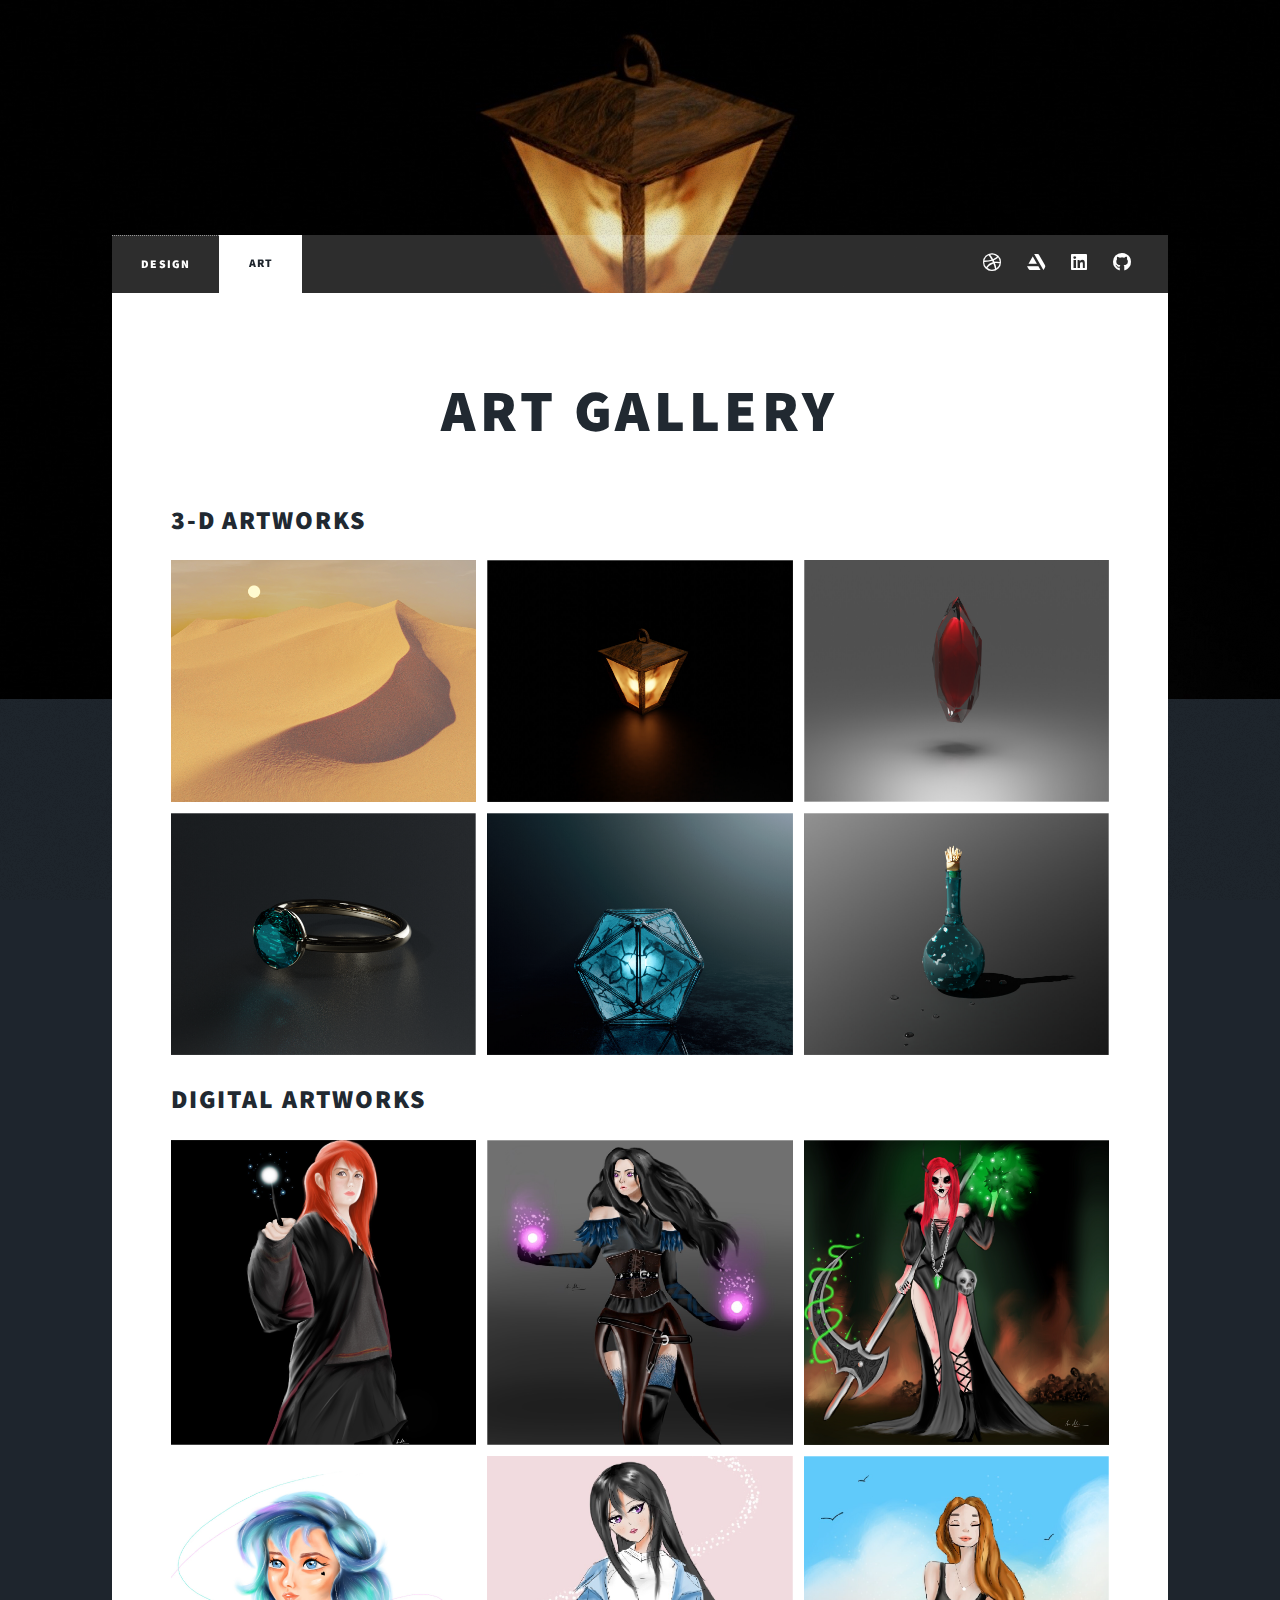
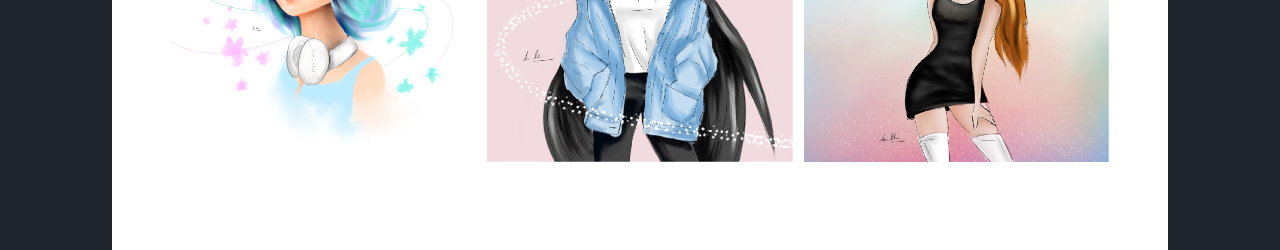
==== commit a43e8bc7: "minor changes" ====
--- a/elements.html
+++ b/elements.html
@@ -102,10 +102,10 @@
 
 				
 
-				<!-- Copyright -->
+				<!-- Copyright
 					<div id="copyright">
 						<ul><li>&copy; Untitled</li><li>Design: <a href="https://html5up.net">HTML5 UP</a></li></ul>
-					</div>
+					</div> -->
 
 			</div>
 
--- a/assets/css/main.css
+++ b/assets/css/main.css
@@ -1,10 +1,10 @@
 @import url(fontawesome-all.min.css);
 @import url("https://fonts.googleapis.com/css?family=Merriweather:300,700,300italic,700italic|Source+Sans+Pro:900");
 
-/*
-	Massively by HTML5 UP
-	html5up.net | @ajlkn
-	Free for personal and commercial use under the CCA 3.0 license (html5up.net/license)
+/*
+	Massively by HTML5 UP
+	html5up.net | @ajlkn
+	Free for personal and commercial use under the CCA 3.0 license (html5up.net/license)
 */
 
 html, body, div, span, applet, object,
@@ -4686,4 +4686,22 @@
 			visibility: visible;
 		}
 
-	}+	}
+
+.flex{
+	display: flex;
+	flex-direction: row;
+	flex-wrap: wrap;
+}
+
+.left{
+	flex: 1;
+}
+
+.right{
+	flex: 2;
+}
+
+.selfImage{
+	margin: -15px;
+}